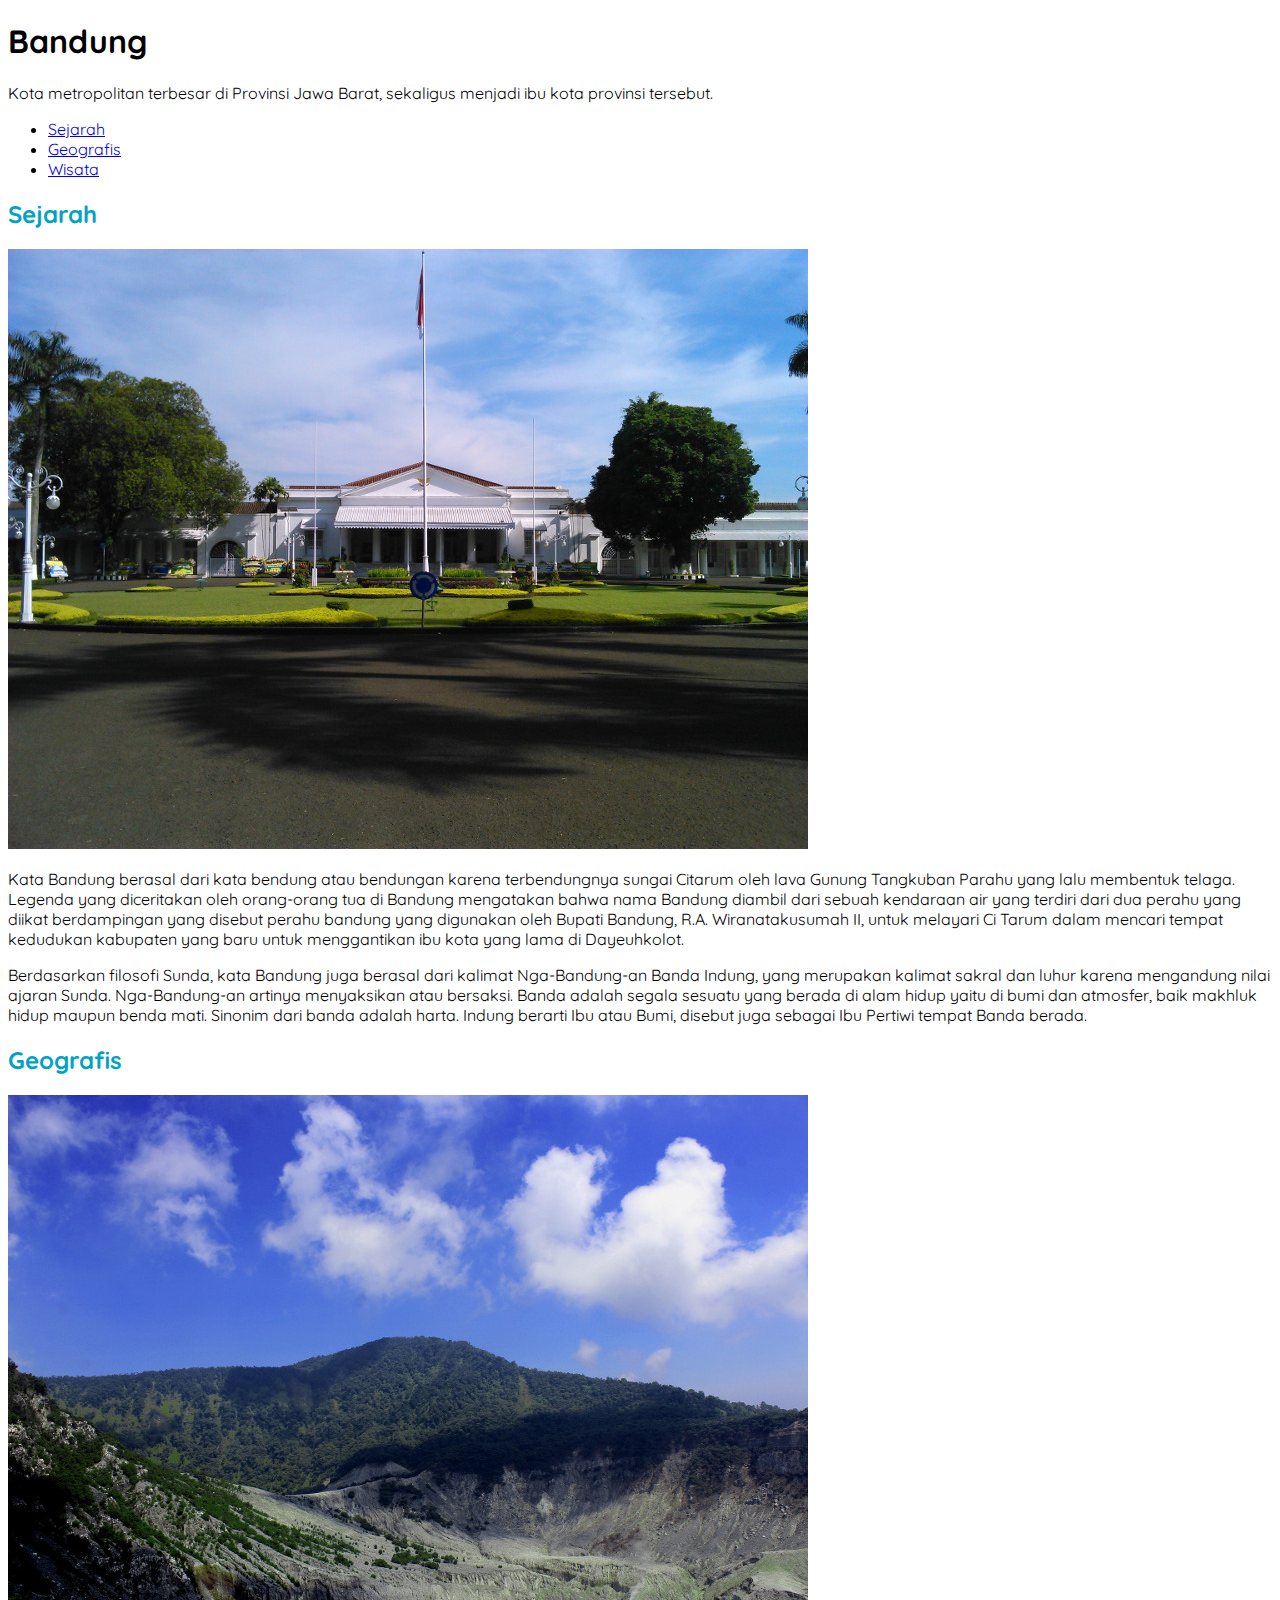
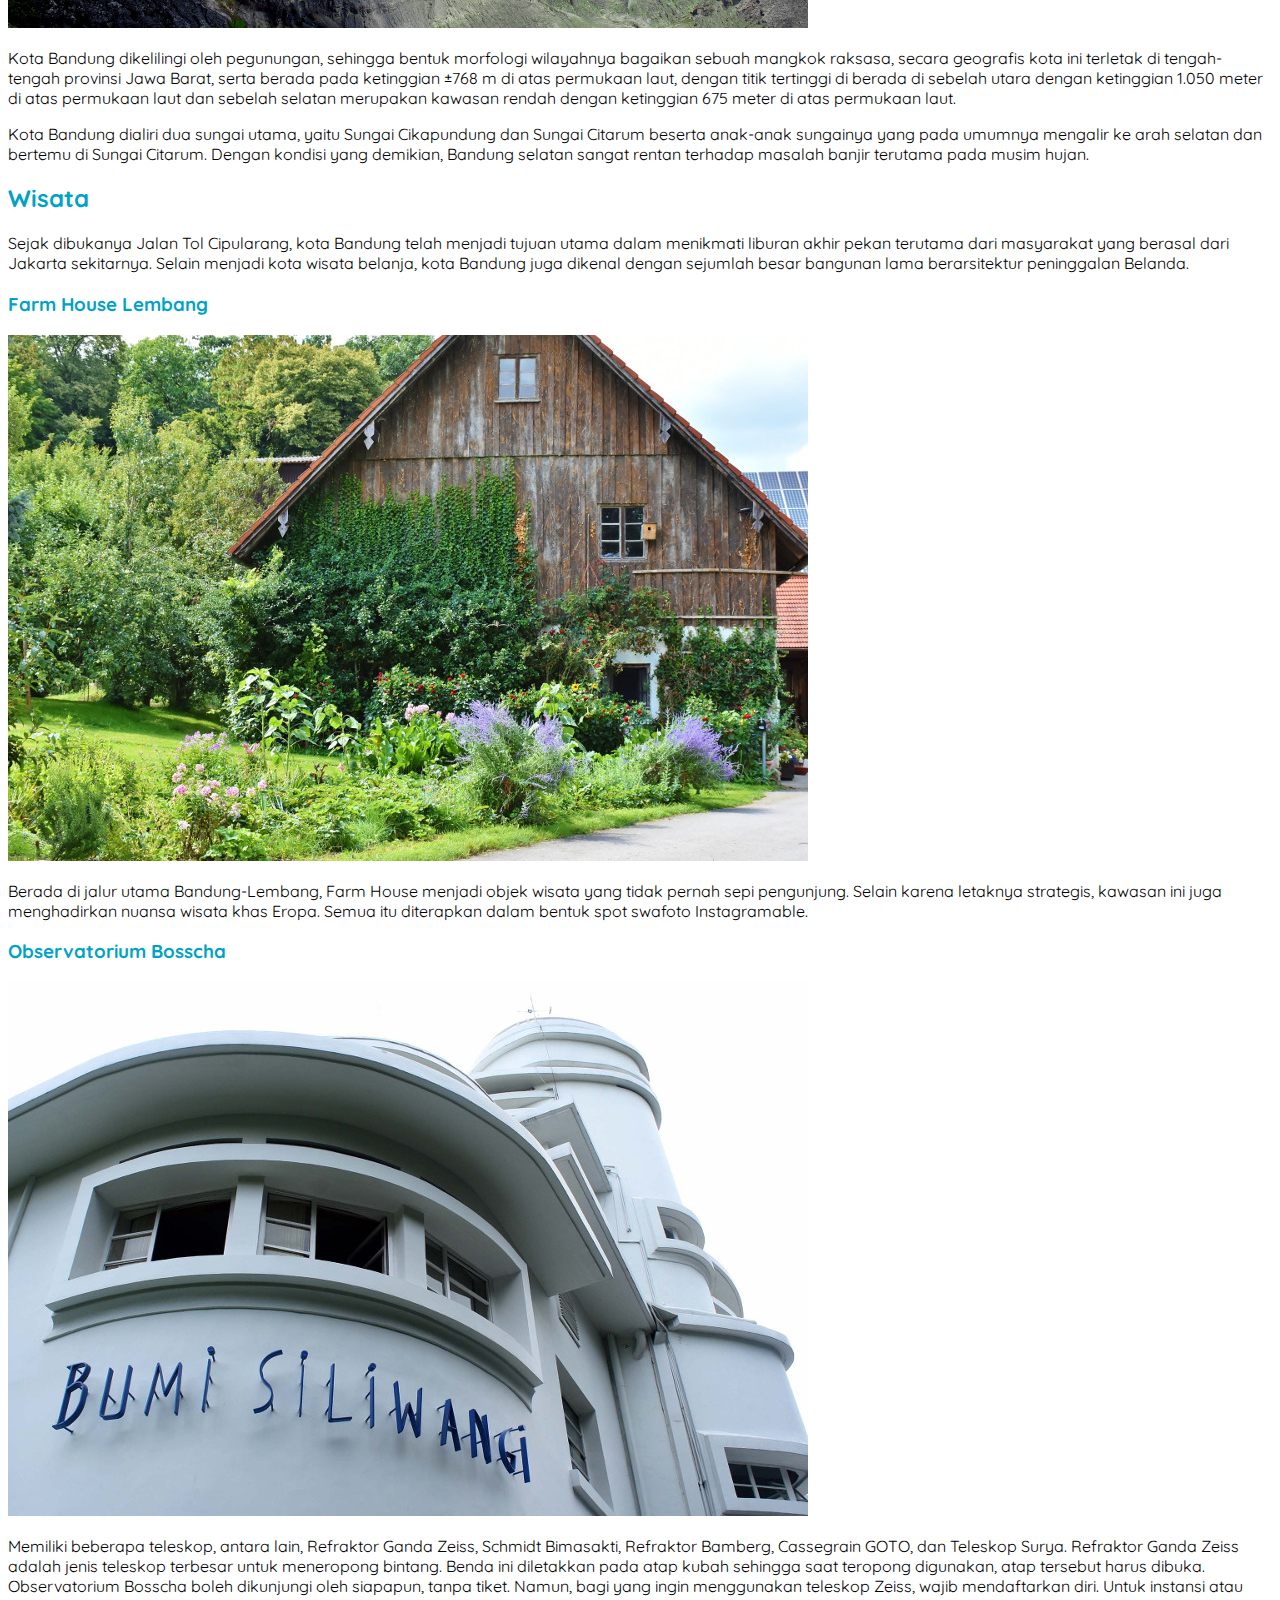
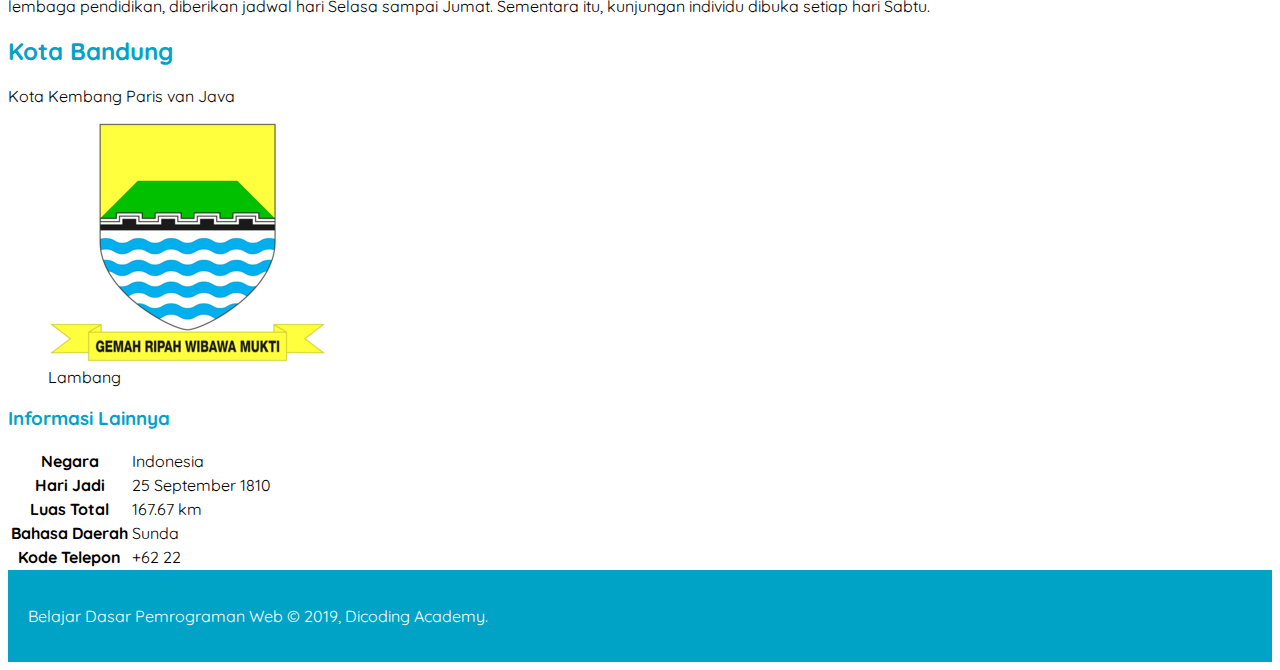
==== index.html @ 9f69629c "using google font" ====
<!DOCTYPE html>
<html>
  <head>
    <meta charset="utf-8" />
    <title>Halaman Profil Bandung</title>
    <link rel="stylesheet" href="assets/styles/style.css">
    
    <!-- Google Fonts -->
    <link rel="preconnect" href="https://fonts.googleapis.com">
    <link rel="preconnect" href="https://fonts.gstatic.com" crossorigin>
    <link href="https://fonts.googleapis.com/css2?family=Quicksand:wght@400;700&display=swap" rel="stylesheet">
  </head>

  <body>
    <header>
      <h1>Bandung</h1>
      <p>
        Kota metropolitan terbesar di Provinsi Jawa Barat, sekaligus menjadi ibu kota provinsi
        tersebut.
      </p>

      <nav>
        <ul>
          <li>
            <a href="#sejarah">Sejarah</a>
          </li>
          <li>
            <a href="#geografis">Geografis</a>
          </li>
          <li>
            <a href="#wisata">Wisata</a>
          </li>
        </ul>
      </nav>
    </header>
    
    <main>
      <div id="content">
        <article id="sejarah">
          <h2>Sejarah</h2>
          <img src="assets/image/history.jpg" alt="Sejarah">
          <p>
            Kata Bandung berasal dari kata bendung atau bendungan karena terbendungnya sungai Citarum oleh
            lava Gunung Tangkuban Parahu yang lalu membentuk telaga. Legenda yang diceritakan oleh
            orang-orang tua di Bandung mengatakan bahwa nama Bandung diambil dari sebuah kendaraan air
            yang terdiri dari dua perahu yang diikat berdampingan yang disebut perahu bandung yang
            digunakan oleh Bupati Bandung, R.A. Wiranatakusumah II, untuk melayari Ci Tarum dalam mencari
            tempat kedudukan kabupaten yang baru untuk menggantikan ibu kota yang lama di Dayeuhkolot.
          </p>
        
          <p>
            Berdasarkan filosofi Sunda, kata Bandung juga berasal dari kalimat Nga-Bandung-an Banda
            Indung, yang merupakan kalimat sakral dan luhur karena mengandung nilai ajaran Sunda.
            Nga-Bandung-an artinya menyaksikan atau bersaksi. Banda adalah segala sesuatu yang berada di
            alam hidup yaitu di bumi dan atmosfer, baik makhluk hidup maupun benda mati. Sinonim dari
            banda adalah harta. Indung berarti Ibu atau Bumi, disebut juga sebagai Ibu Pertiwi tempat
            Banda berada.
          </p>
        </article>
      
        <article id="geografis">
          <h2>Geografis</h2>
          <img src="assets/image/geografis.jpg" alt="Geografis">
          <p>
            Kota Bandung dikelilingi oleh pegunungan, sehingga bentuk morfologi wilayahnya bagaikan sebuah
            mangkok raksasa, secara geografis kota ini terletak di tengah-tengah provinsi Jawa Barat,
            serta berada pada ketinggian ±768 m di atas permukaan laut, dengan titik tertinggi di berada
            di sebelah utara dengan ketinggian 1.050 meter di atas permukaan laut dan sebelah selatan
            merupakan kawasan rendah dengan ketinggian 675 meter di atas permukaan laut.
          </p>
        
          <p>
            Kota Bandung dialiri dua sungai utama, yaitu Sungai Cikapundung dan Sungai Citarum beserta
            anak-anak sungainya yang pada umumnya mengalir ke arah selatan dan bertemu di Sungai Citarum.
            Dengan kondisi yang demikian, Bandung selatan sangat rentan terhadap masalah banjir terutama
            pada musim hujan.
          </p>
        </article>
      
        <article id="wisata">
          <h2>Wisata</h2>
          <p>
            Sejak dibukanya Jalan Tol Cipularang, kota Bandung telah menjadi tujuan utama dalam menikmati
            liburan akhir pekan terutama dari masyarakat yang berasal dari Jakarta sekitarnya. Selain
            menjadi kota wisata belanja, kota Bandung juga dikenal dengan sejumlah besar bangunan lama
            berarsitektur peninggalan Belanda.
          </p>
        
          <section>
            <h3>Farm House Lembang</h3>
            <img src="assets/image/farm-house.jpg" alt="Farm House Lembang">
            <p>
              Berada di jalur utama Bandung-Lembang, Farm House menjadi objek wisata yang tidak pernah sepi
              pengunjung. Selain karena letaknya strategis, kawasan ini juga menghadirkan nuansa wisata khas
              Eropa. Semua itu diterapkan dalam bentuk spot swafoto Instagramable.
            </p>
          </section>
          
          <section>
            <h3>Observatorium Bosscha</h3>
            <img src="assets/image/bosscha.jpg" alt="Observatorium Bosscha">
            <p>
              Memiliki beberapa teleskop, antara lain, Refraktor Ganda Zeiss, Schmidt Bimasakti, Refraktor
              Bamberg, Cassegrain GOTO, dan Teleskop Surya. Refraktor Ganda Zeiss adalah jenis teleskop
              terbesar untuk meneropong bintang. Benda ini diletakkan pada atap kubah sehingga saat teropong
              digunakan, atap tersebut harus dibuka. Observatorium Bosscha boleh dikunjungi oleh siapapun,
              tanpa tiket. Namun, bagi yang ingin menggunakan teleskop Zeiss, wajib mendaftarkan diri. Untuk
              instansi atau lembaga pendidikan, diberikan jadwal hari Selasa sampai Jumat. Sementara itu,
              kunjungan individu dibuka setiap hari Sabtu.
            </p>
          </section>
          </div>
        </article>
    
      <aside>
        <article>
          <header>
            <h2>Kota Bandung</h2>
            <p>Kota Kembang Paris van Java</p>
            <figure>
              <img src="assets/image/bandung-badge.png" alt="Lencana Bandung">
              <figcaption>Lambang</figcaption>
            </figure>
          </header>

          <section>
            <h3>Informasi Lainnya</h3>

            <table>
              <tr>
                <th>Negara</th>
                <td>Indonesia</td>
              </tr>
              <tr>
                <th>Hari Jadi</th>
                <td>25 September 1810</td>
              </tr>
              <tr>
                <th>Luas Total</th>
                <td>167.67 km</td>
              </tr>
              <tr>
                <th>Bahasa Daerah</th>
                <td>Sunda</td>
              </tr>
              <tr>
                <th>Kode Telepon</th>
                <td>+62 22</td>
              </tr>
            </table>
          </section>
        </article>
      </aside>
    </main>

    <footer>
      <p>Belajar Dasar Pemrograman Web &#169; 2019, Dicoding Academy.</p>
    </footer>
  </body>
</html>
---- assets/styles/style.css ----
body {
    font-family: 'Quicksand', sans-serif;
}

h2, h3 {
    color: #00a2c6;
}

footer {
    padding: 20px;
    color: white;
    background-color: #00a2c6;
}
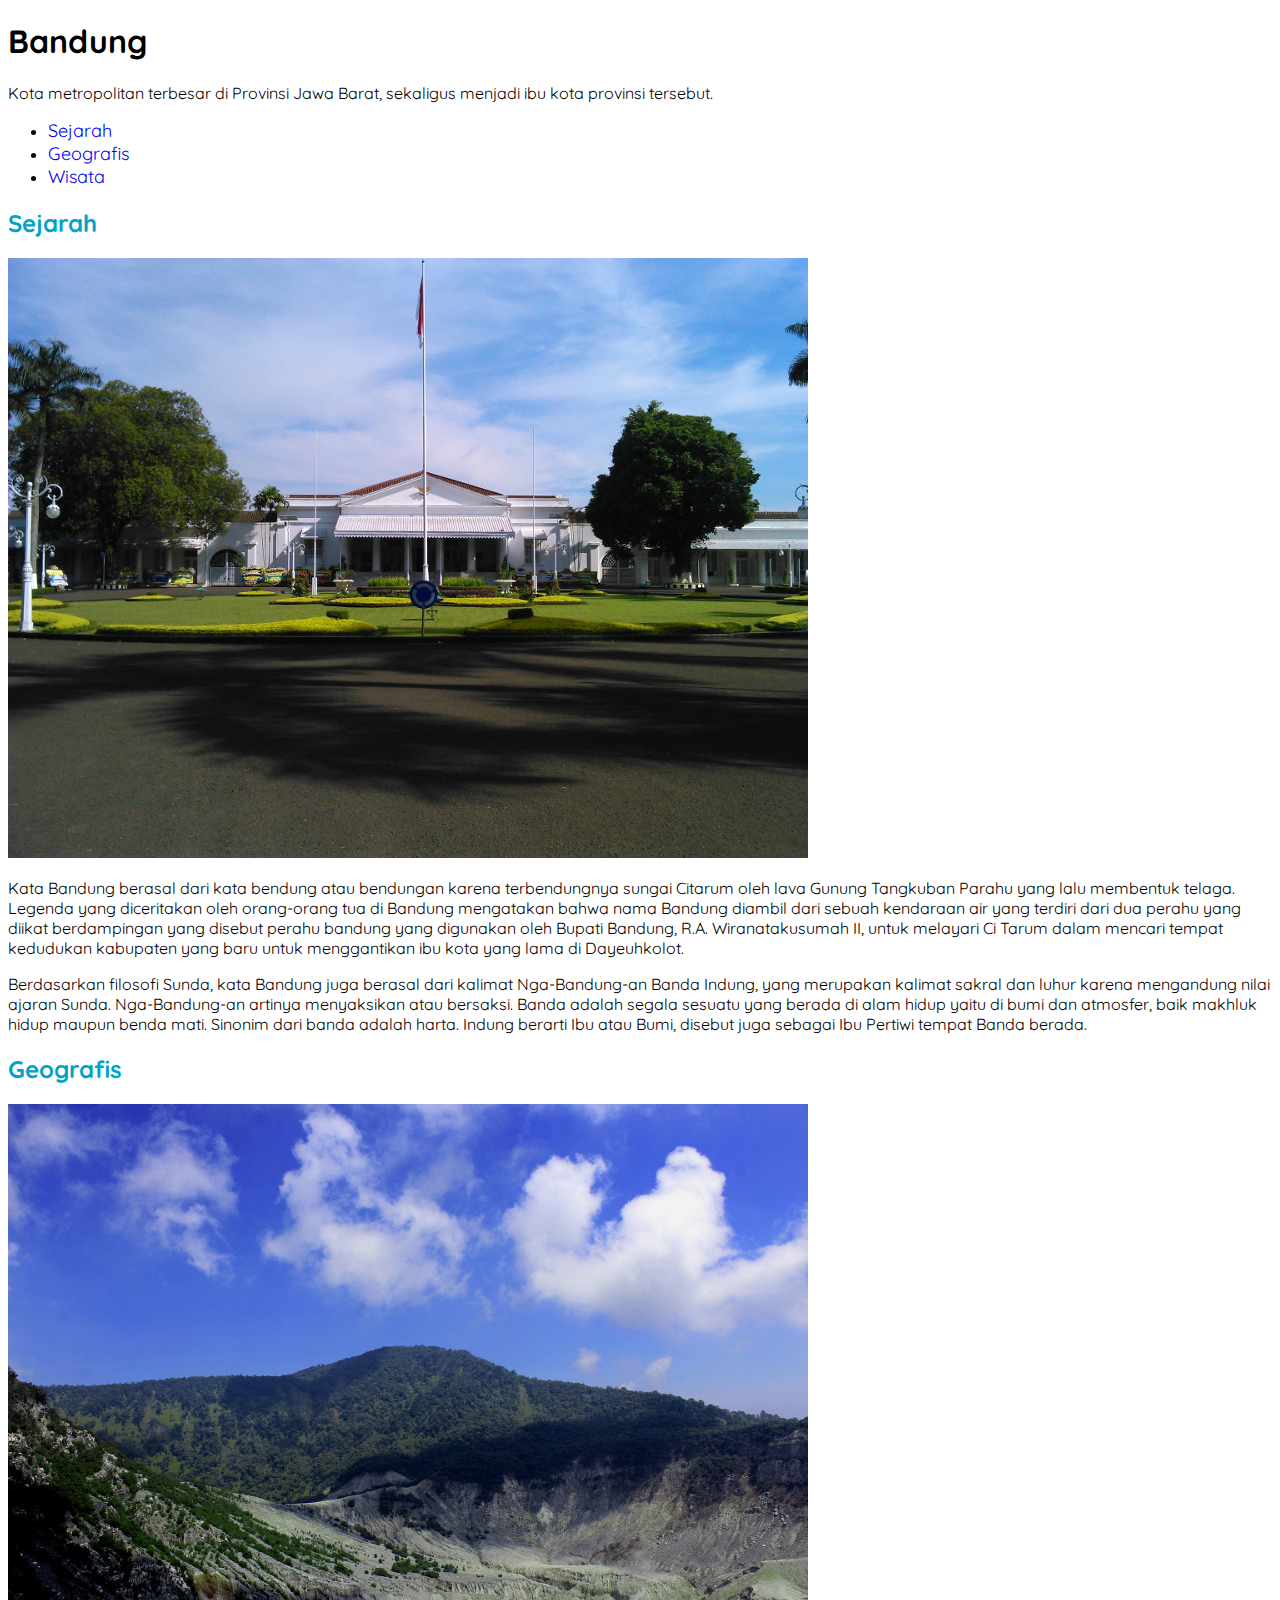
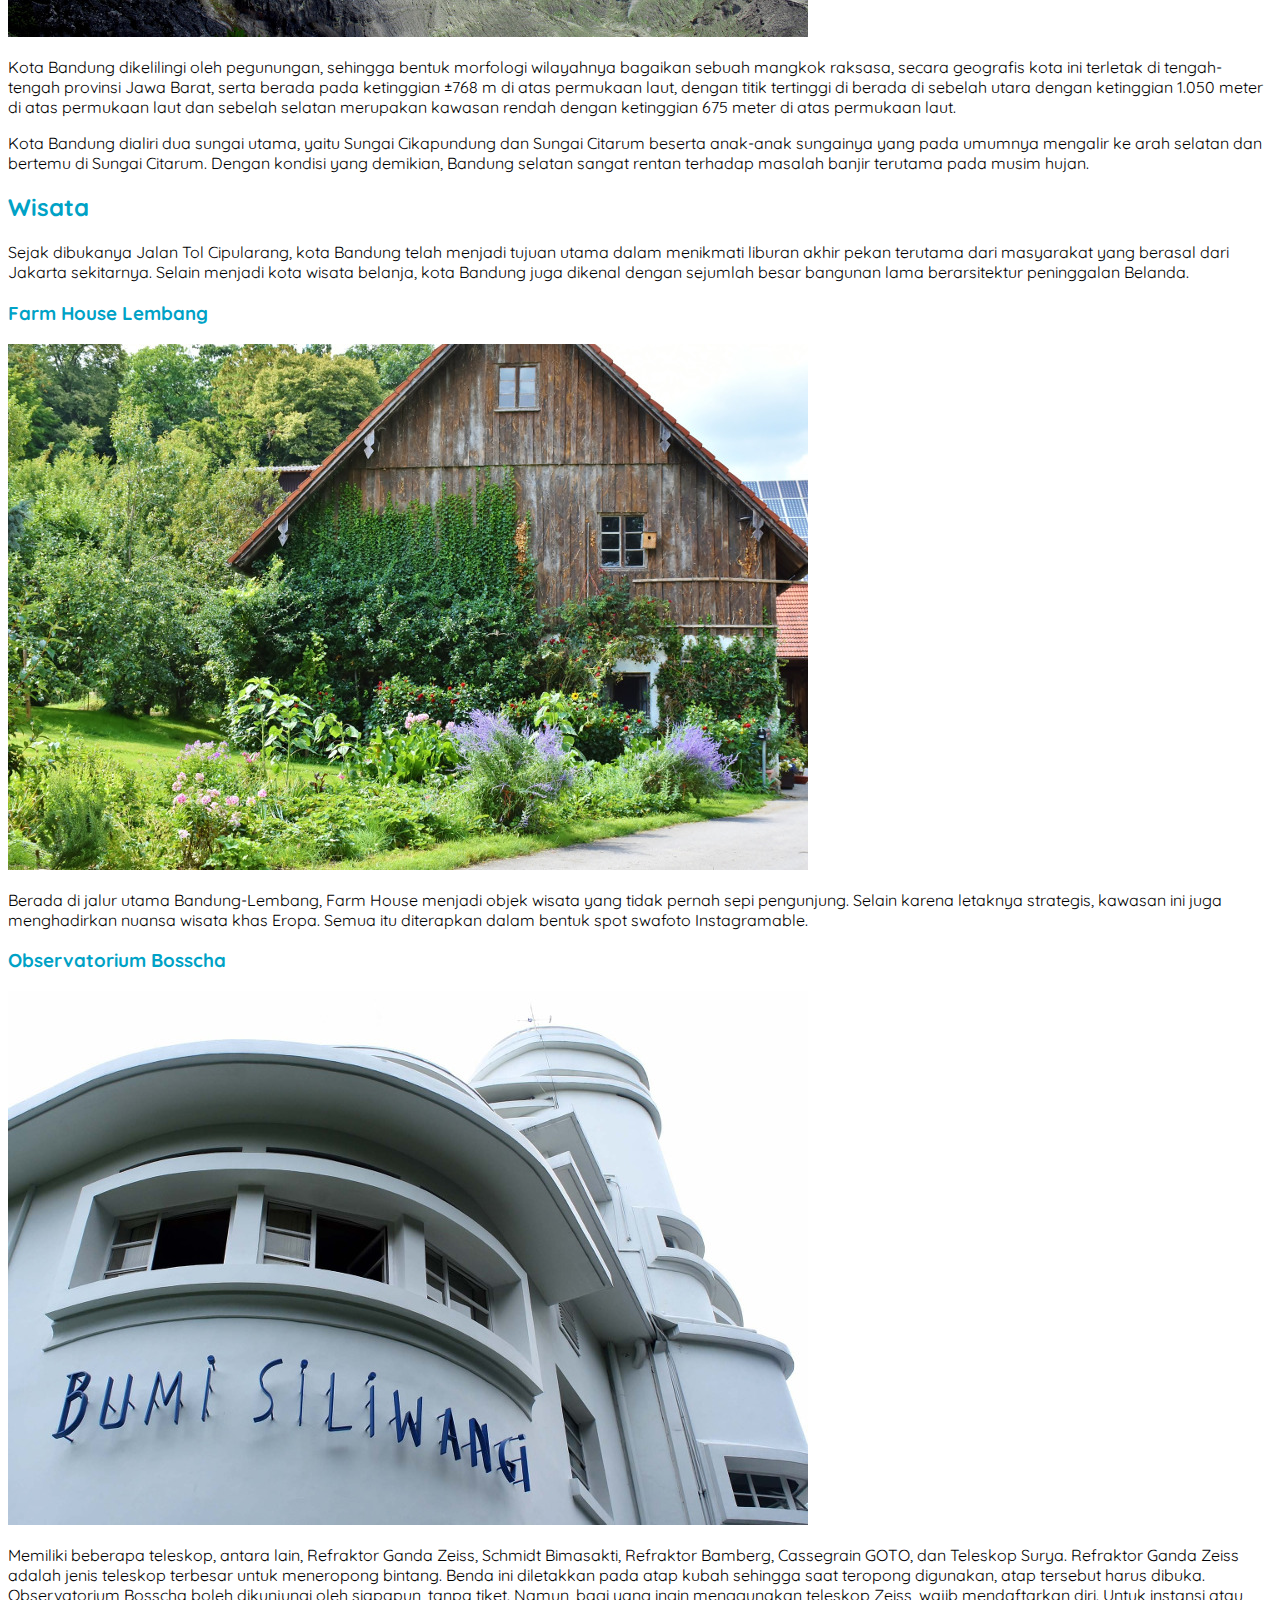
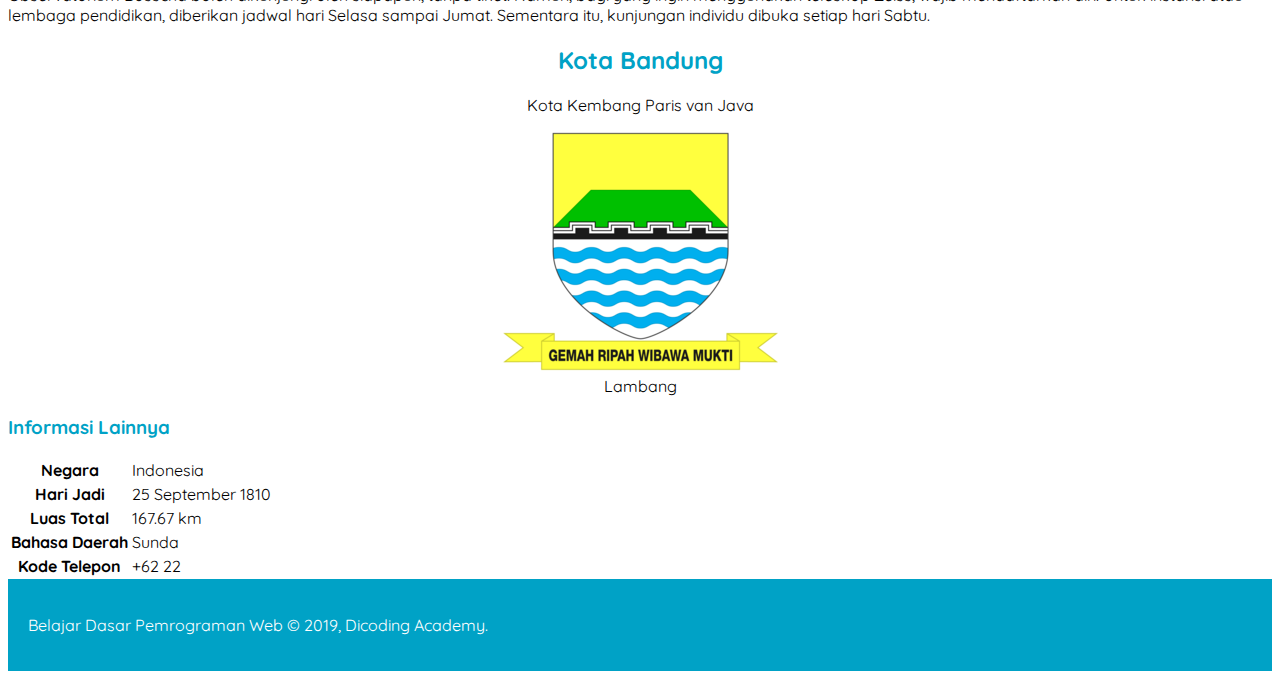
==== commit ae73fdf1: "centering badge" ====
--- a/index.html
+++ b/index.html
@@ -4,7 +4,7 @@
     <meta charset="utf-8" />
     <title>Halaman Profil Bandung</title>
     <link rel="stylesheet" href="assets/styles/style.css">
-    
+
     <!-- Google Fonts -->
     <link rel="preconnect" href="https://fonts.googleapis.com">
     <link rel="preconnect" href="https://fonts.gstatic.com" crossorigin>
@@ -113,7 +113,7 @@
         </article>
     
       <aside>
-        <article>
+        <article class="profile">
           <header>
             <h2>Kota Bandung</h2>
             <p>Kota Kembang Paris van Java</p>
--- a/assets/styles/style.css
+++ b/assets/styles/style.css
@@ -11,3 +11,17 @@
     color: white;
     background-color: #00a2c6;
 }
+
+nav a {
+    font-size: 18px;
+    font-weight: 400;
+    text-decoration: none;
+}
+
+nav a:hover {
+    font-weight: bold;
+}
+
+.profile header {
+    text-align: center;
+}
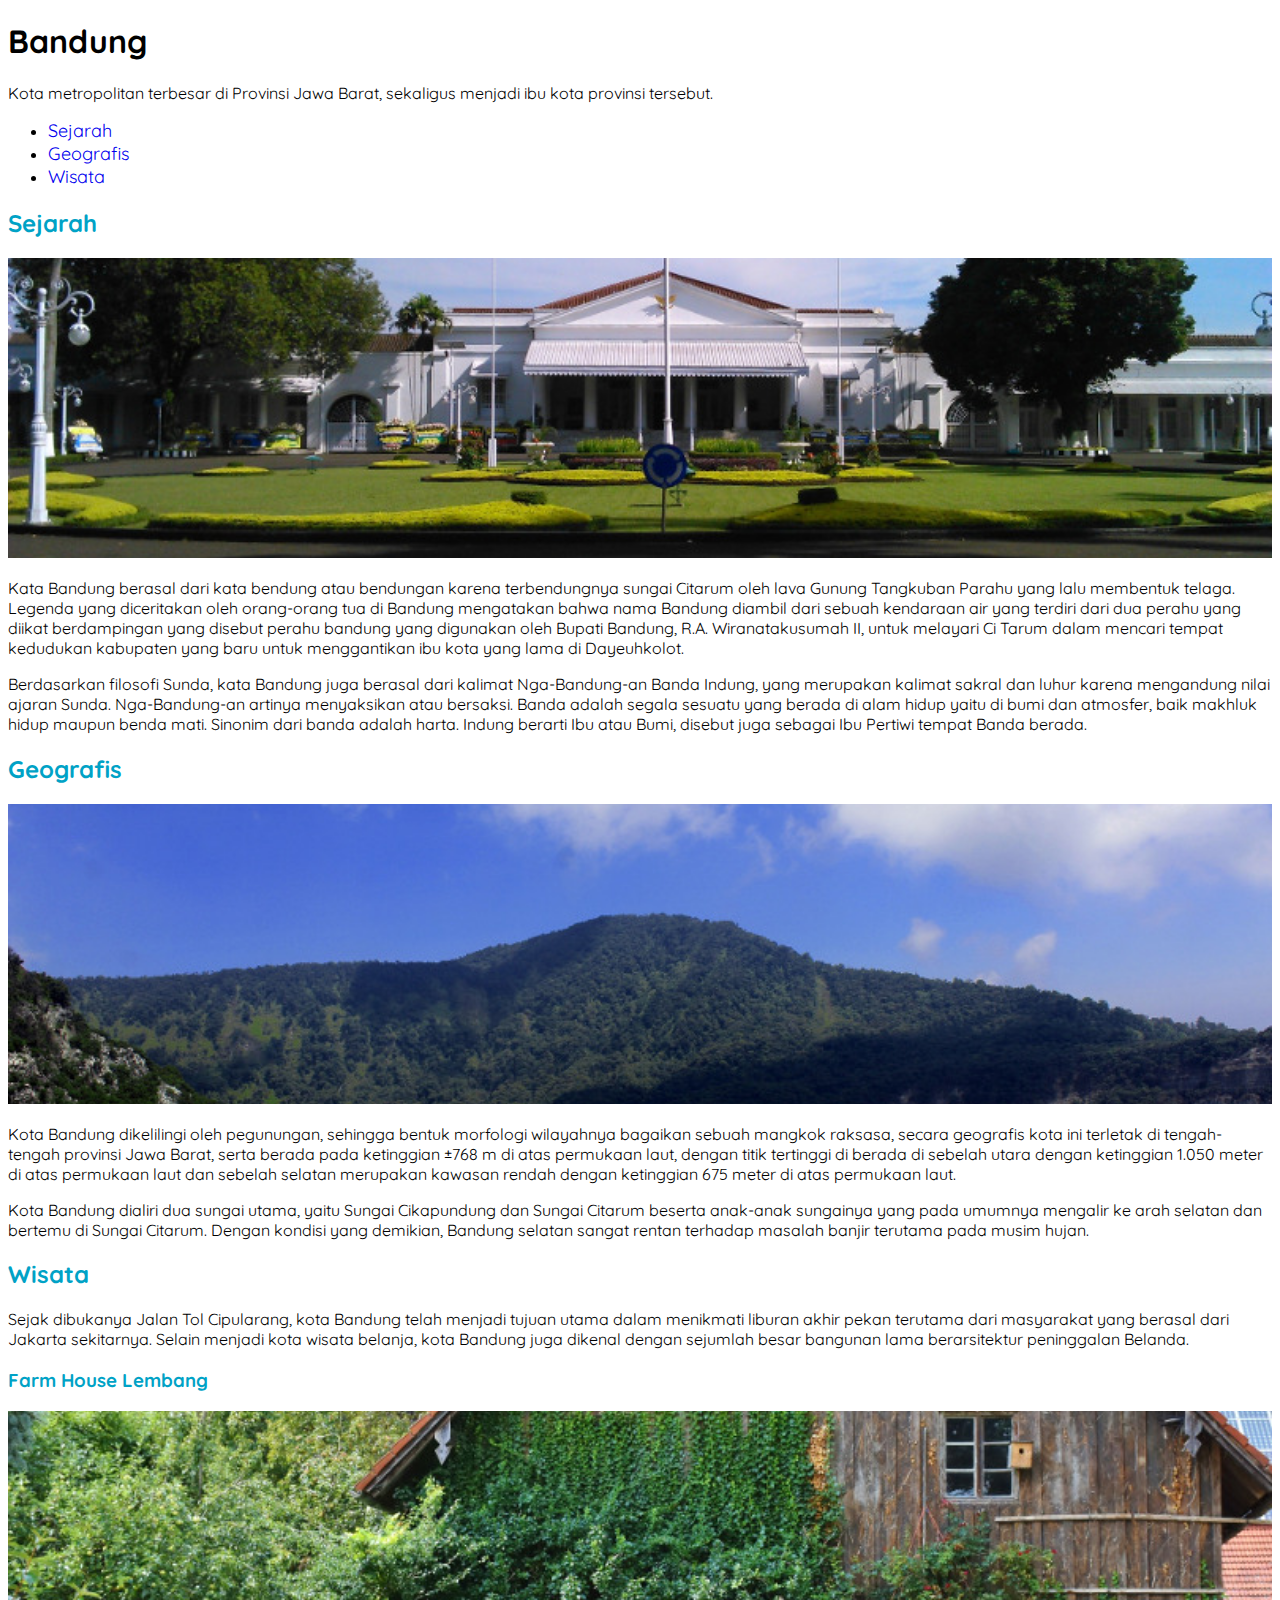
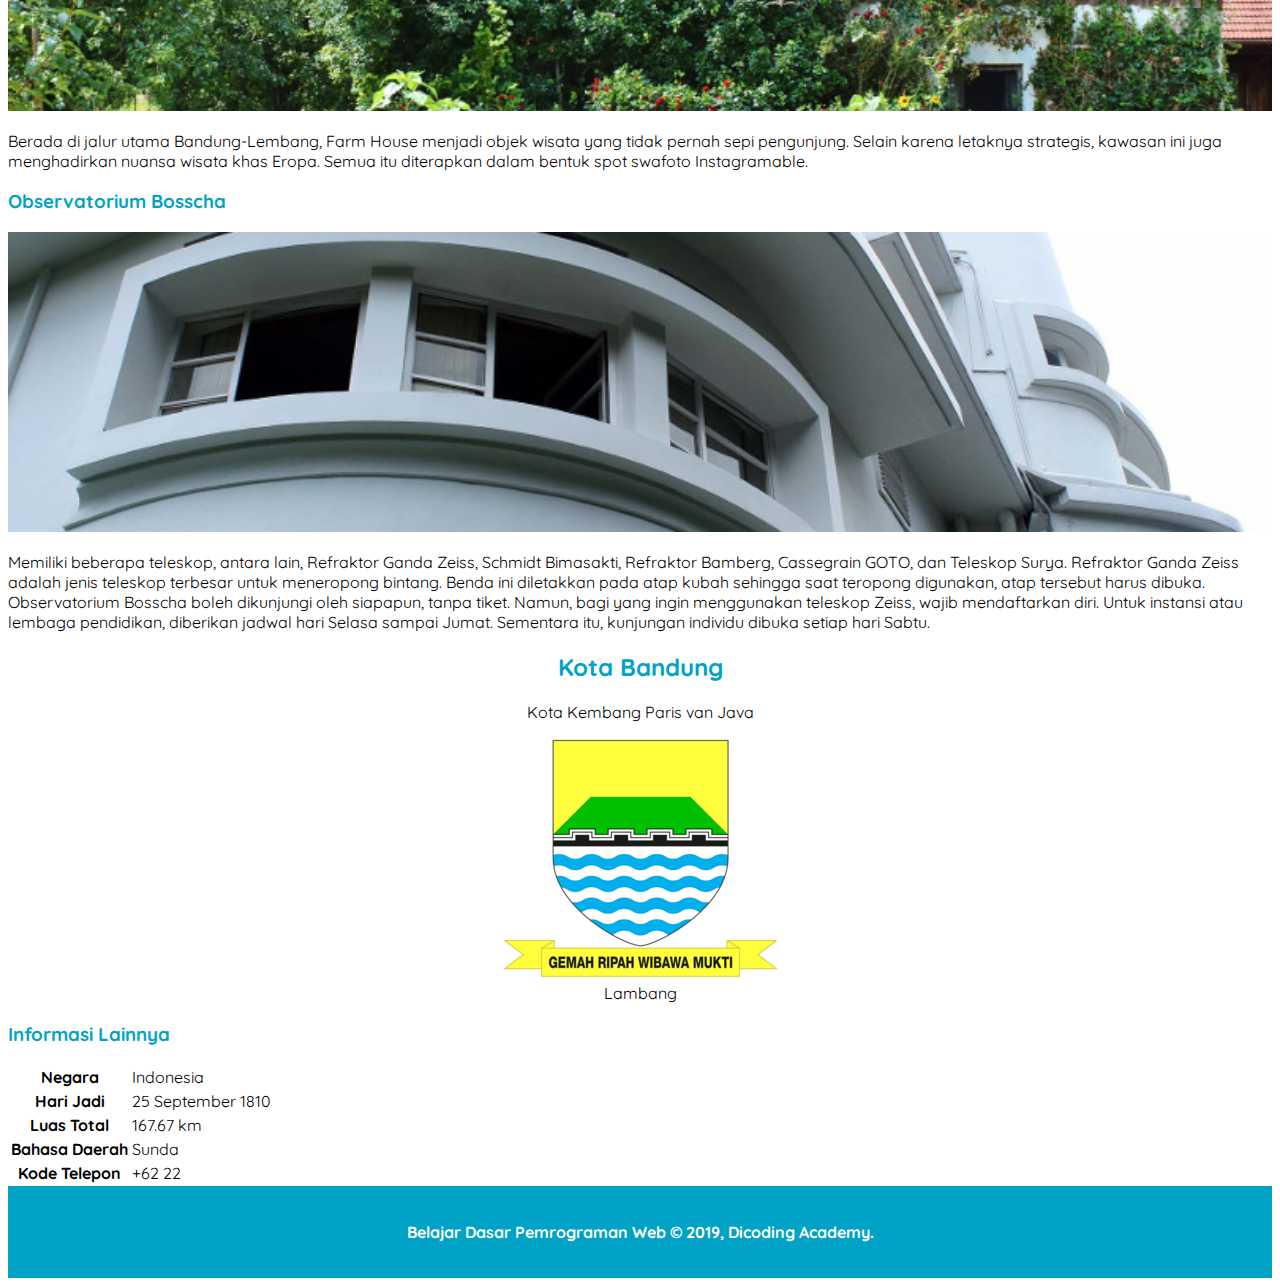
==== commit 64bafa96: "resizing featured images" ====
--- a/index.html
+++ b/index.html
@@ -38,7 +38,7 @@
       <div id="content">
         <article id="sejarah">
           <h2>Sejarah</h2>
-          <img src="assets/image/history.jpg" alt="Sejarah">
+          <img class="featured-image" src="assets/image/history.jpg" alt="Sejarah">
           <p>
             Kata Bandung berasal dari kata bendung atau bendungan karena terbendungnya sungai Citarum oleh
             lava Gunung Tangkuban Parahu yang lalu membentuk telaga. Legenda yang diceritakan oleh
@@ -60,7 +60,7 @@
       
         <article id="geografis">
           <h2>Geografis</h2>
-          <img src="assets/image/geografis.jpg" alt="Geografis">
+          <img class="featured-image" src="assets/image/geografis.jpg" alt="Geografis">
           <p>
             Kota Bandung dikelilingi oleh pegunungan, sehingga bentuk morfologi wilayahnya bagaikan sebuah
             mangkok raksasa, secara geografis kota ini terletak di tengah-tengah provinsi Jawa Barat,
@@ -88,7 +88,7 @@
         
           <section>
             <h3>Farm House Lembang</h3>
-            <img src="assets/image/farm-house.jpg" alt="Farm House Lembang">
+            <img class="featured-image" src="assets/image/farm-house.jpg" alt="Farm House Lembang">
             <p>
               Berada di jalur utama Bandung-Lembang, Farm House menjadi objek wisata yang tidak pernah sepi
               pengunjung. Selain karena letaknya strategis, kawasan ini juga menghadirkan nuansa wisata khas
@@ -98,7 +98,7 @@
           
           <section>
             <h3>Observatorium Bosscha</h3>
-            <img src="assets/image/bosscha.jpg" alt="Observatorium Bosscha">
+            <img class="featured-image" src="assets/image/bosscha.jpg" alt="Observatorium Bosscha">
             <p>
               Memiliki beberapa teleskop, antara lain, Refraktor Ganda Zeiss, Schmidt Bimasakti, Refraktor
               Bamberg, Cassegrain GOTO, dan Teleskop Surya. Refraktor Ganda Zeiss adalah jenis teleskop
--- a/assets/styles/style.css
+++ b/assets/styles/style.css
@@ -10,6 +10,8 @@
     padding: 20px;
     color: white;
     background-color: #00a2c6;
+    text-align: center;
+    font-weight: bold;
 }
 
 nav a {
@@ -25,3 +27,10 @@
 .profile header {
     text-align: center;
 }
+
+.featured-image {
+    width: 100%;
+    max-height: 300px;
+    object-fit: cover;
+    object-position: center;
+}
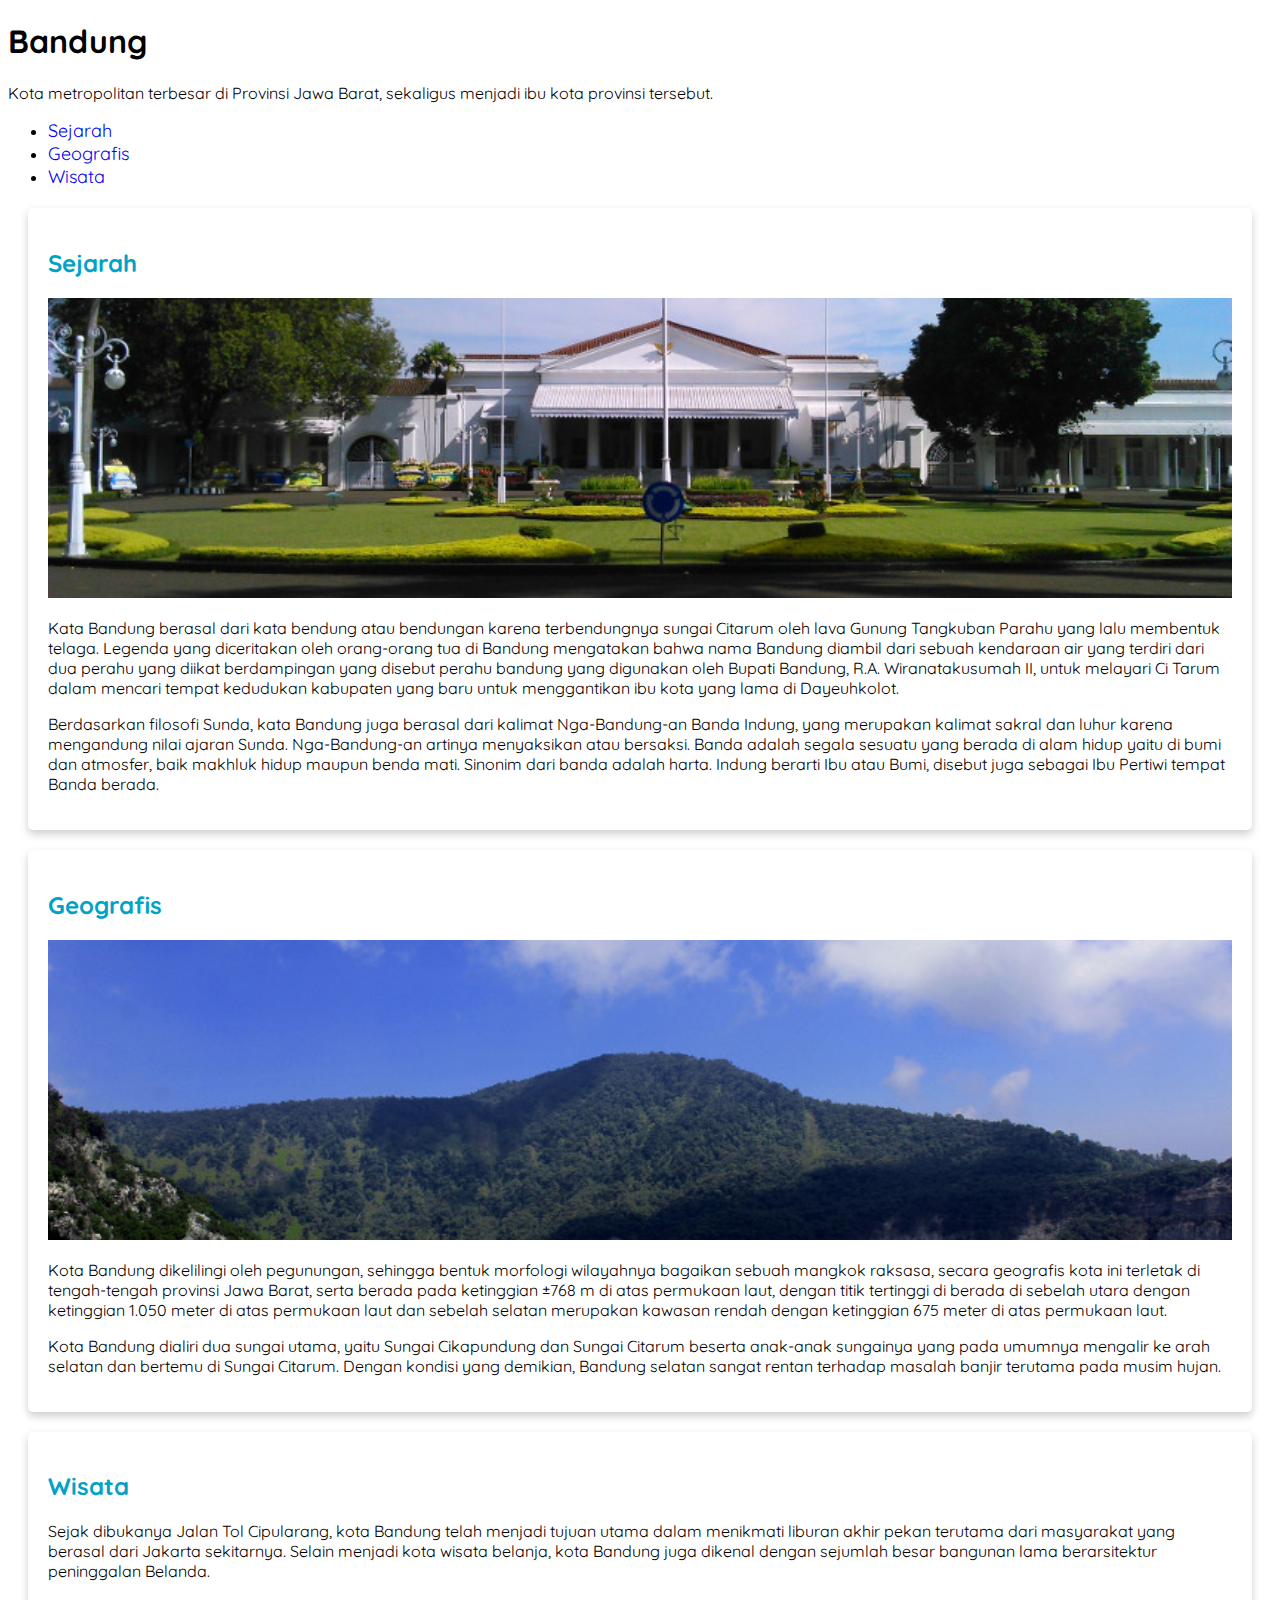
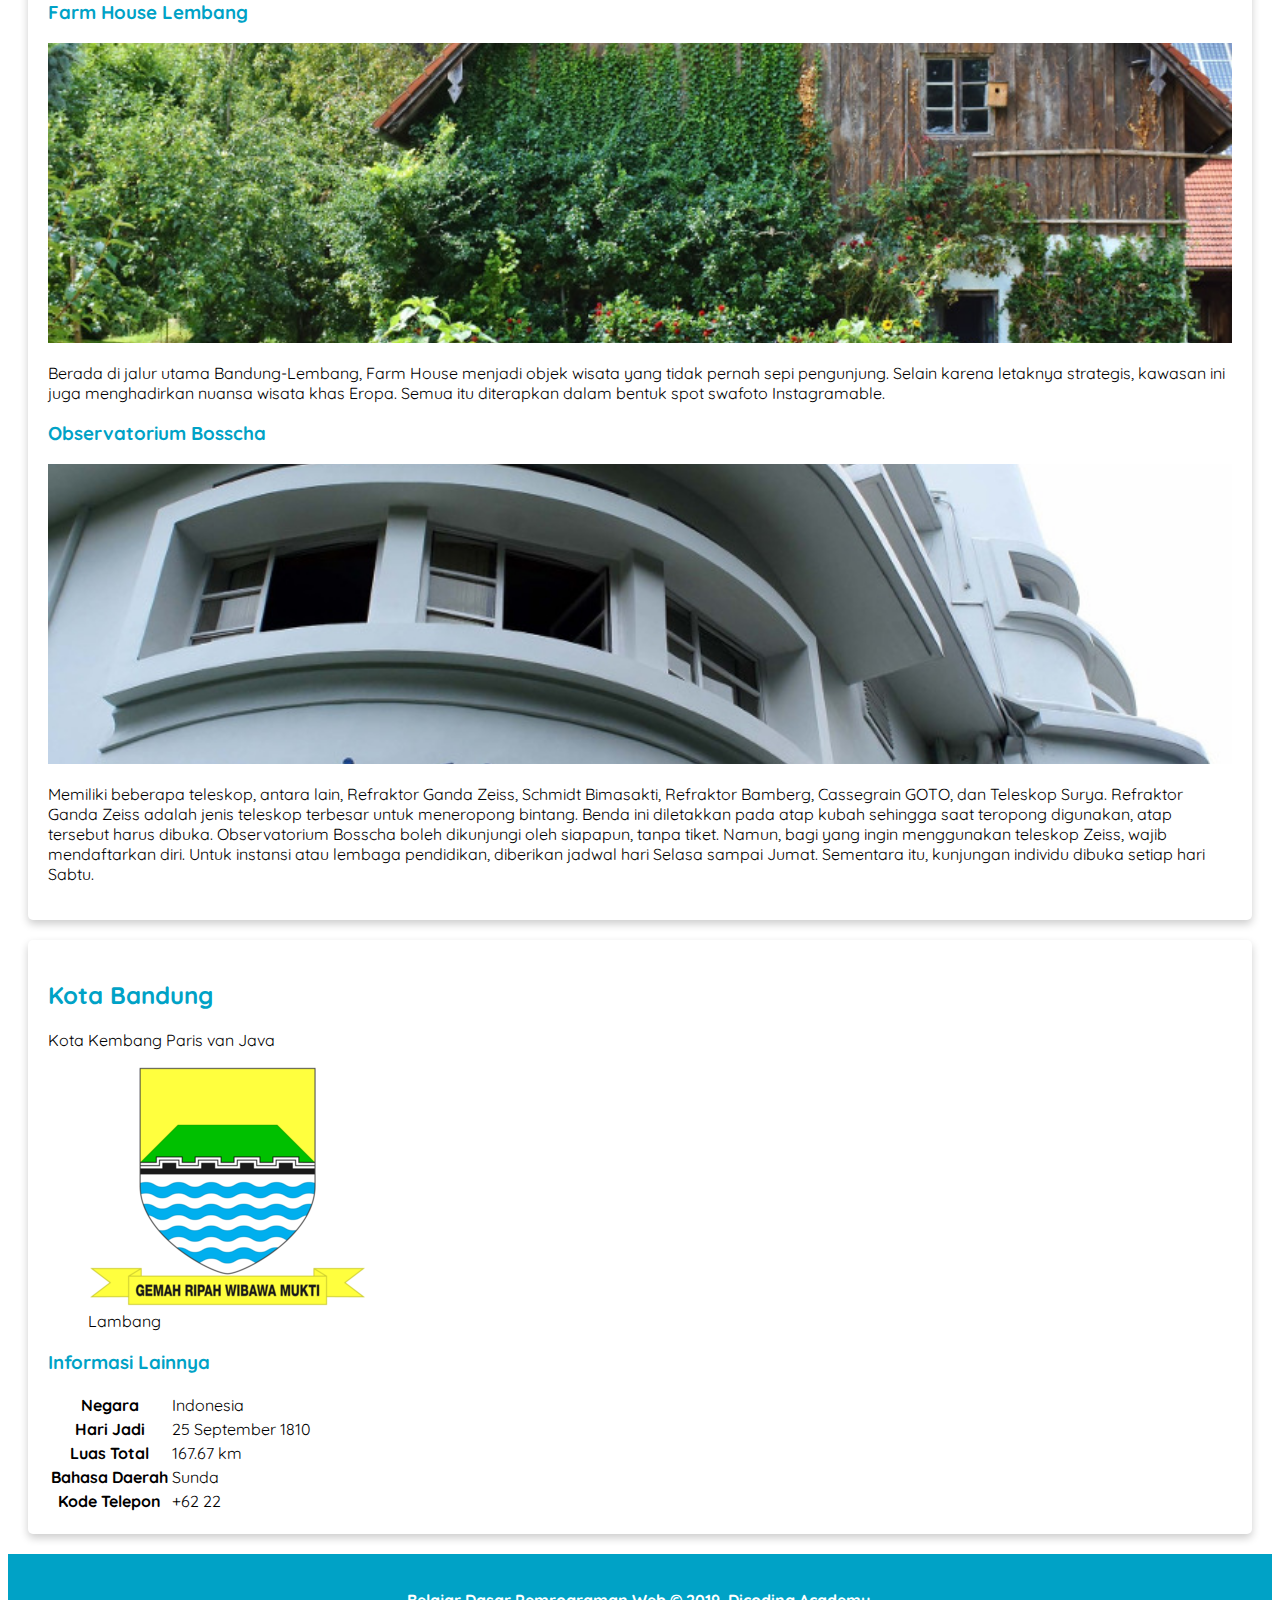
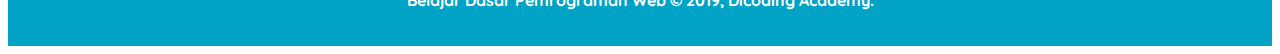
==== commit 86da9a17: "applying card style for articles" ====
--- a/index.html
+++ b/index.html
@@ -36,7 +36,7 @@
     
     <main>
       <div id="content">
-        <article id="sejarah">
+        <article class="card" id="sejarah">
           <h2>Sejarah</h2>
           <img class="featured-image" src="assets/image/history.jpg" alt="Sejarah">
           <p>
@@ -58,7 +58,7 @@
           </p>
         </article>
       
-        <article id="geografis">
+        <article class="card" id="geografis">
           <h2>Geografis</h2>
           <img class="featured-image" src="assets/image/geografis.jpg" alt="Geografis">
           <p>
@@ -77,7 +77,7 @@
           </p>
         </article>
       
-        <article id="wisata">
+        <article class="card" id="wisata">
           <h2>Wisata</h2>
           <p>
             Sejak dibukanya Jalan Tol Cipularang, kota Bandung telah menjadi tujuan utama dalam menikmati
@@ -113,7 +113,7 @@
         </article>
     
       <aside>
-        <article class="profile">
+        <article class="card" class="profile">
           <header>
             <h2>Kota Bandung</h2>
             <p>Kota Kembang Paris van Java</p>
--- a/assets/styles/style.css
+++ b/assets/styles/style.css
@@ -34,3 +34,15 @@
     object-fit: cover;
     object-position: center;
 }
+
+.profile img {
+    width: 200px;
+}
+
+.card {
+    box-shadow: 0 4px 8px 0 rgba(0, 0, 0, 0.2);
+    border-radius: 5px;
+
+    padding: 20px;
+    margin: 20px;
+}
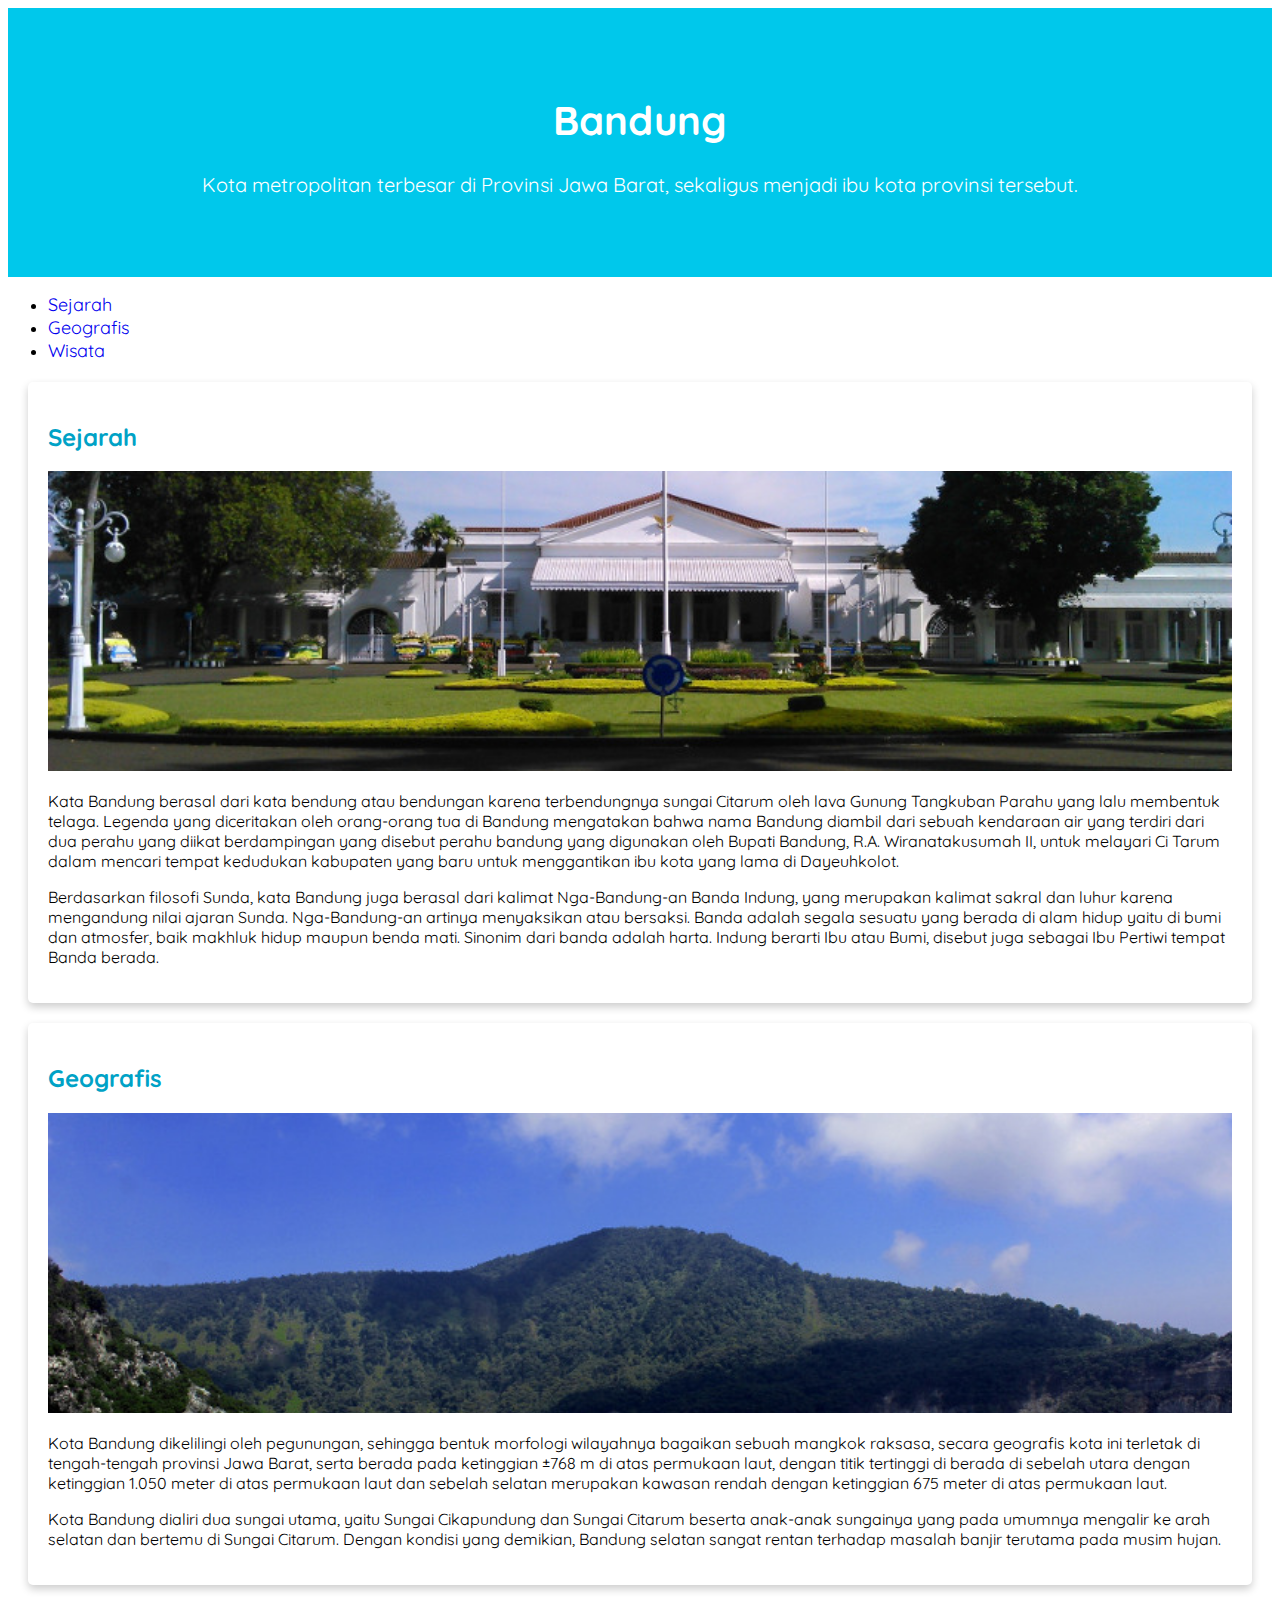
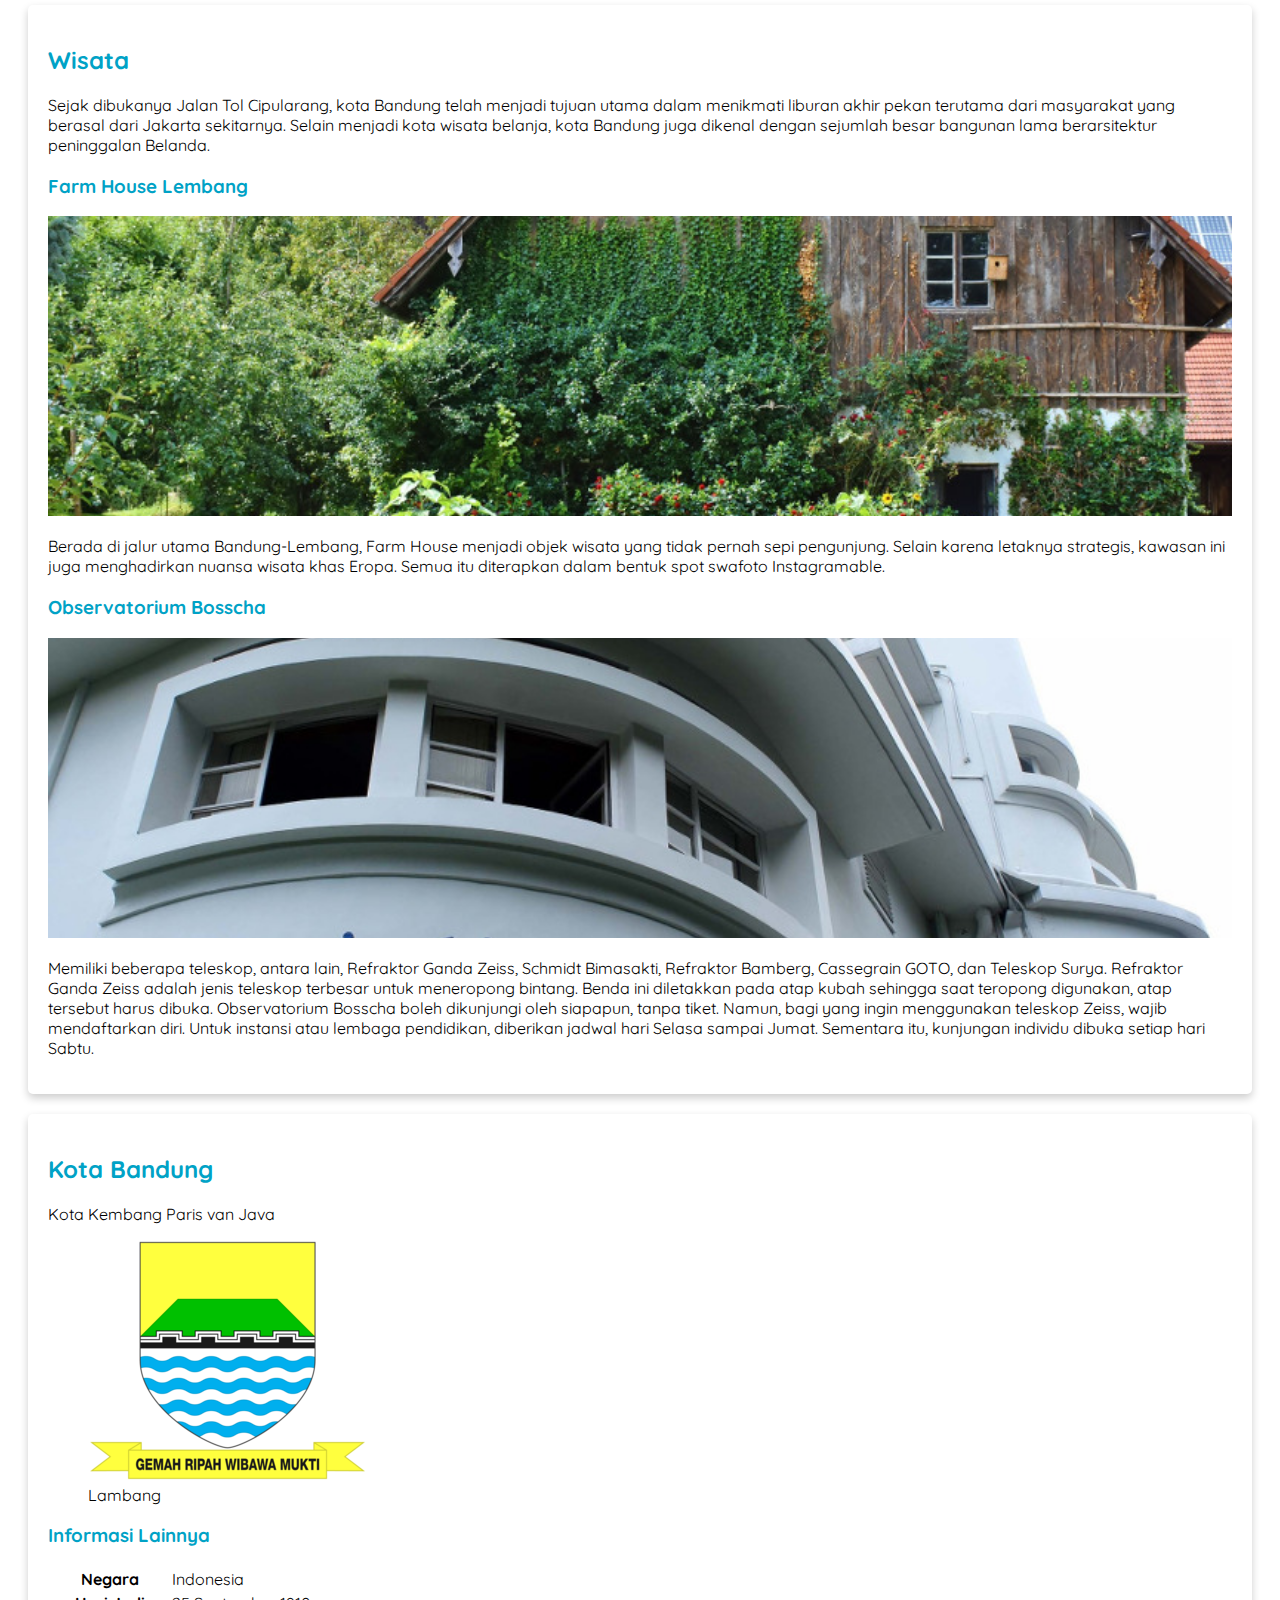
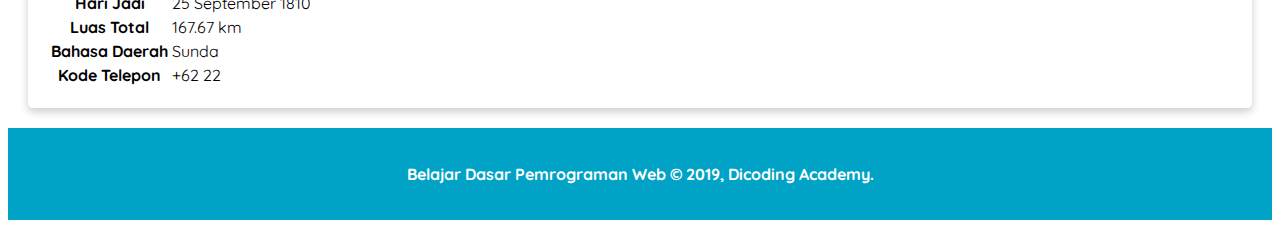
==== commit ba66b130: "apply jumbotron style" ====
--- a/index.html
+++ b/index.html
@@ -13,11 +13,13 @@
 
   <body>
     <header>
-      <h1>Bandung</h1>
-      <p>
-        Kota metropolitan terbesar di Provinsi Jawa Barat, sekaligus menjadi ibu kota provinsi
-        tersebut.
-      </p>
+      <div class="jumbotron">
+        <h1>Bandung</h1>
+        <p>
+          Kota metropolitan terbesar di Provinsi Jawa Barat, sekaligus menjadi ibu kota provinsi
+          tersebut.
+        </p>
+      </div>
 
       <nav>
         <ul>
--- a/assets/styles/style.css
+++ b/assets/styles/style.css
@@ -46,3 +46,11 @@
     padding: 20px;
     margin: 20px;
 }
+
+.jumbotron {
+    font-size: 20px;
+    padding: 60px;
+    background-color: #00c8eb;
+    text-align: center;
+    color: white;
+}
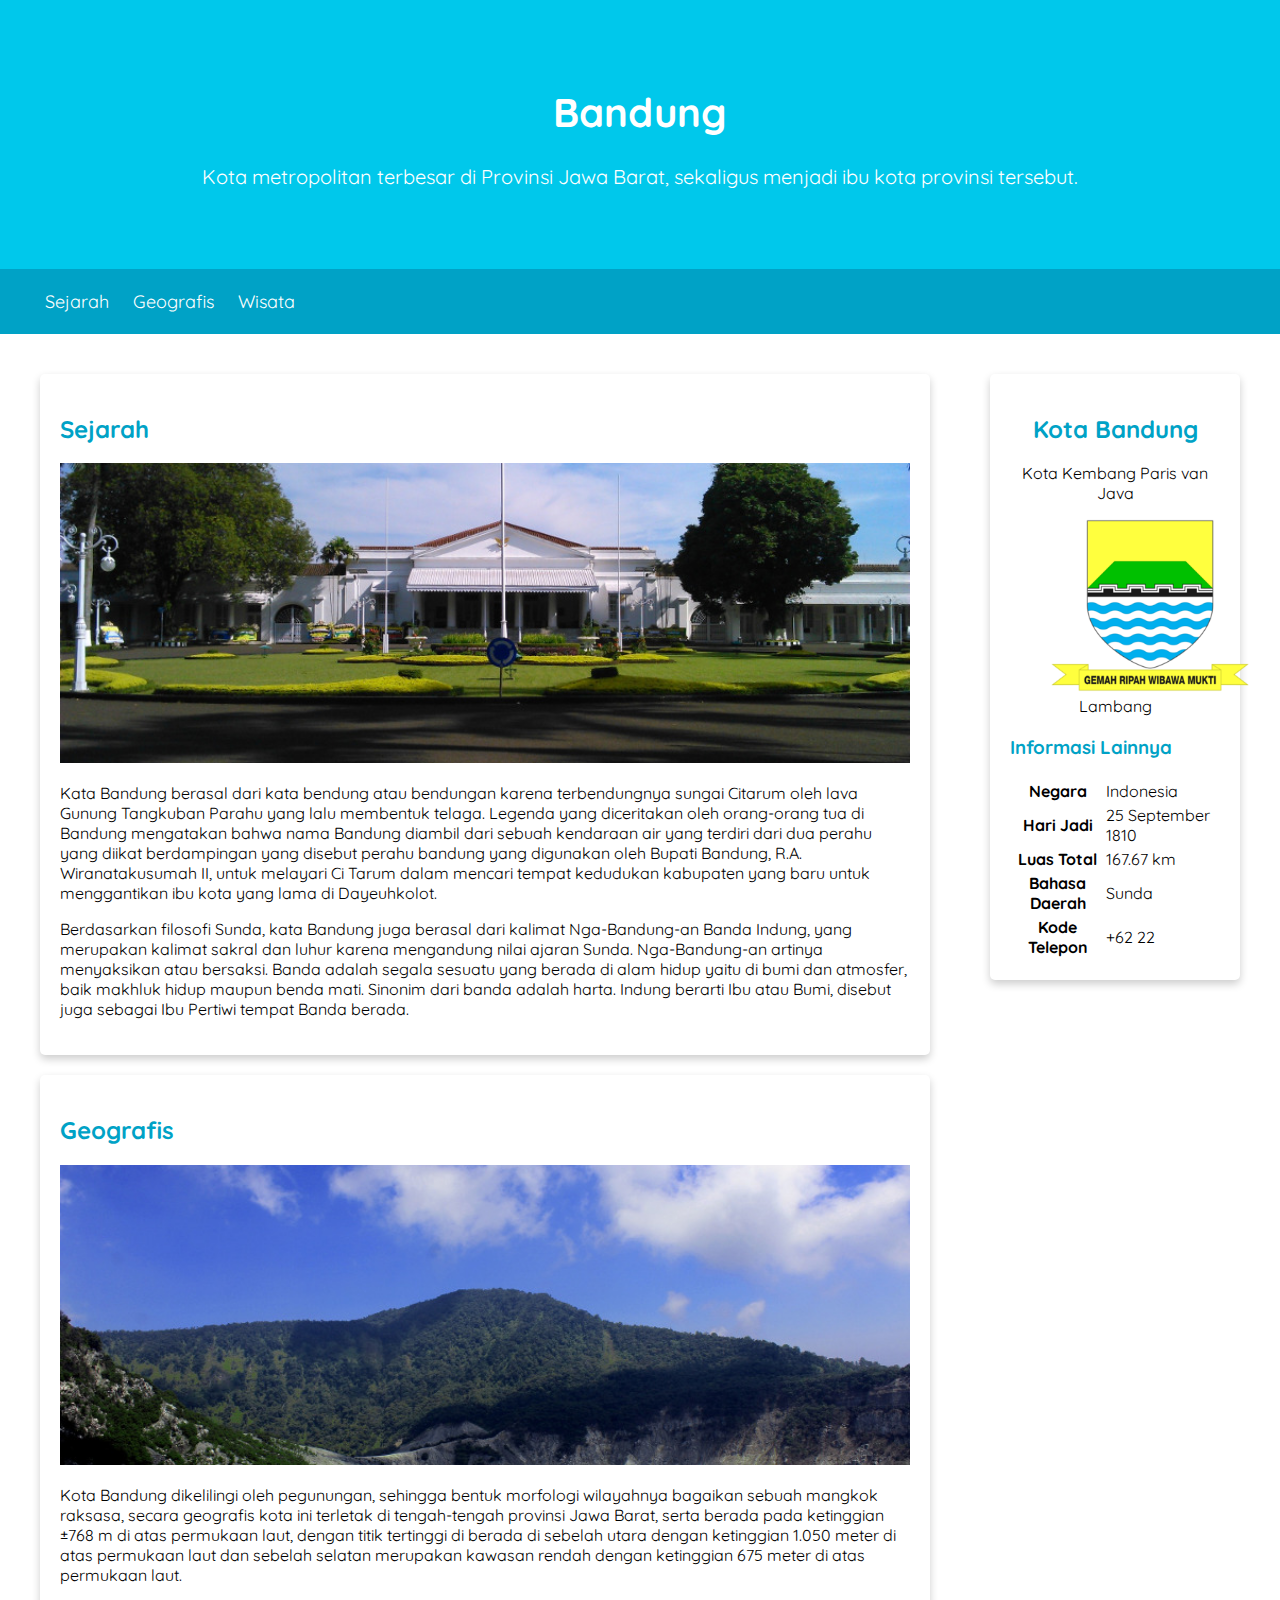
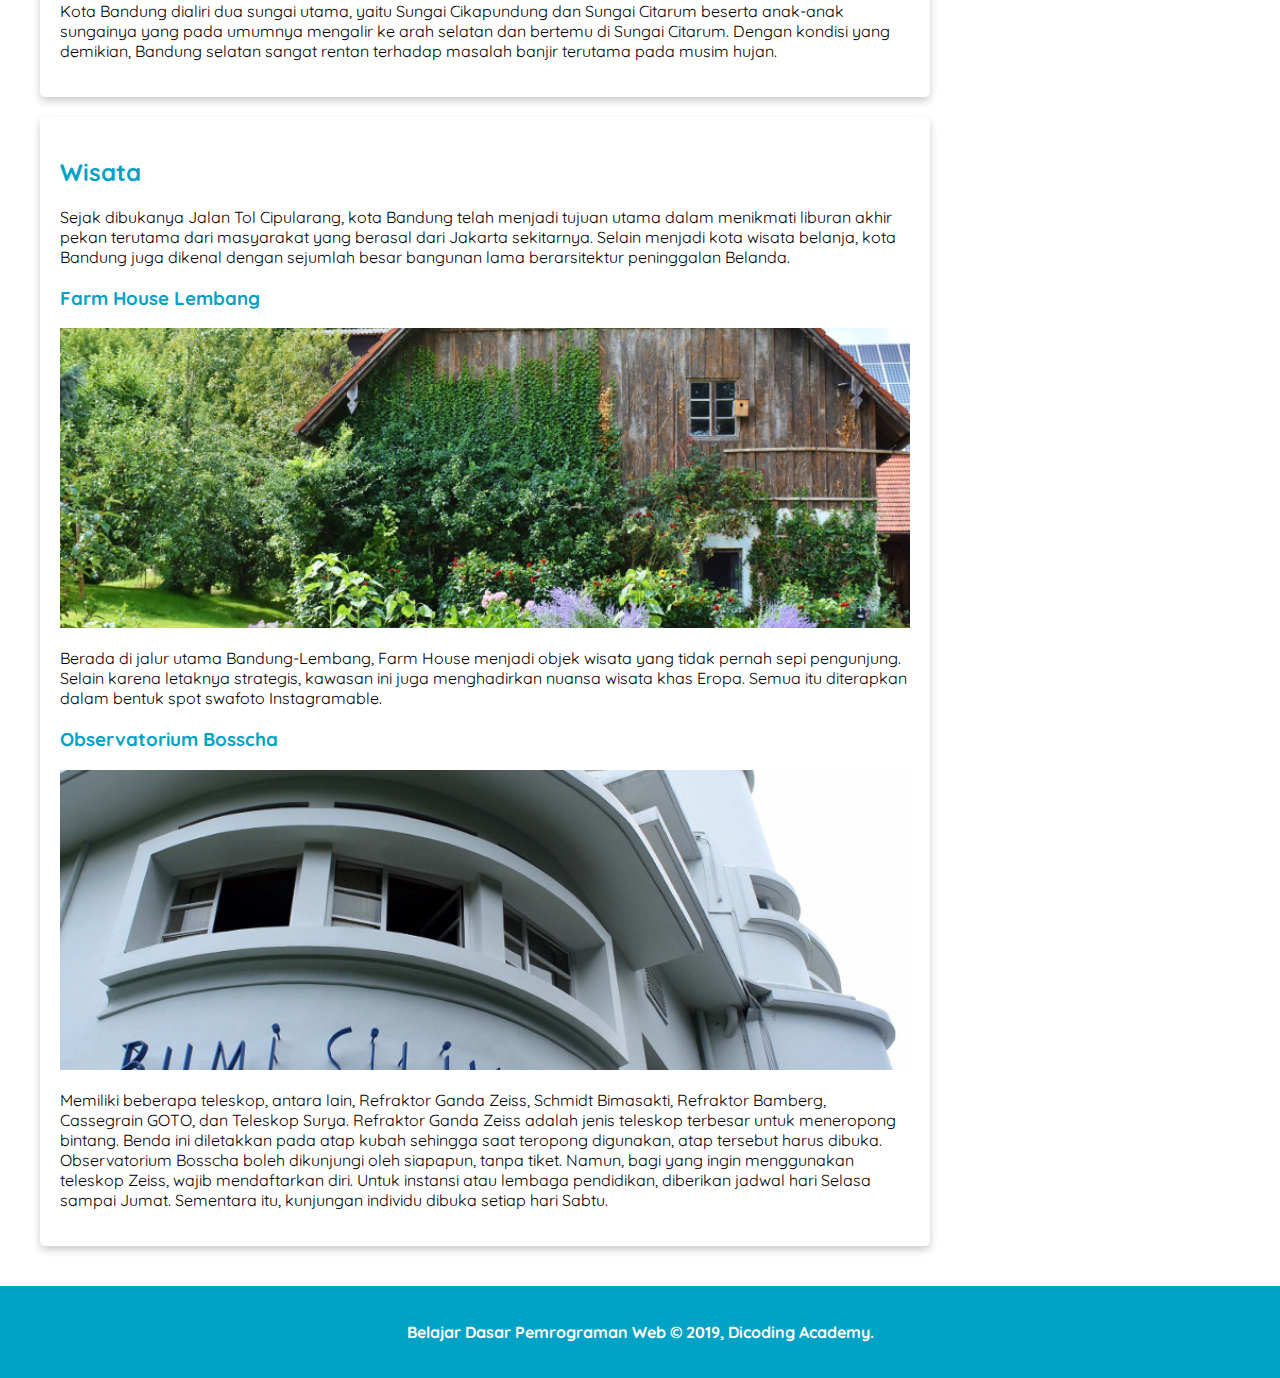
==== commit a4e3e61a: "bugfix: double class definitions" ====
--- a/index.html
+++ b/index.html
@@ -115,7 +115,7 @@
         </article>
     
       <aside>
-        <article class="card" class="profile">
+        <article class="profile card">
           <header>
             <h2>Kota Bandung</h2>
             <p>Kota Kembang Paris van Java</p>
--- a/assets/styles/style.css
+++ b/assets/styles/style.css
@@ -1,5 +1,12 @@
+* {
+    box-sizing: border-box;
+}
+
 body {
     font-family: 'Quicksand', sans-serif;
+
+    margin: 0;
+    padding: 0;
 }
 
 h2, h3 {
@@ -18,6 +25,7 @@
     font-size: 18px;
     font-weight: 400;
     text-decoration: none;
+    color: white;
 }
 
 nav a:hover {
@@ -54,3 +62,30 @@
     text-align: center;
     color: white;
 }
+
+nav li {
+    display: inline;
+    list-style-type: none;
+    margin-right: 20px;
+}
+
+nav {
+    background-color: #00a2c6;
+    padding: 5px;
+}
+
+main {
+    padding: 20px;
+    overflow: auto;
+}
+
+#content {
+    float: left;
+    width: 75%;
+}
+
+aside {
+    float: right;
+    width: 25%;
+    padding-left: 20px;
+}
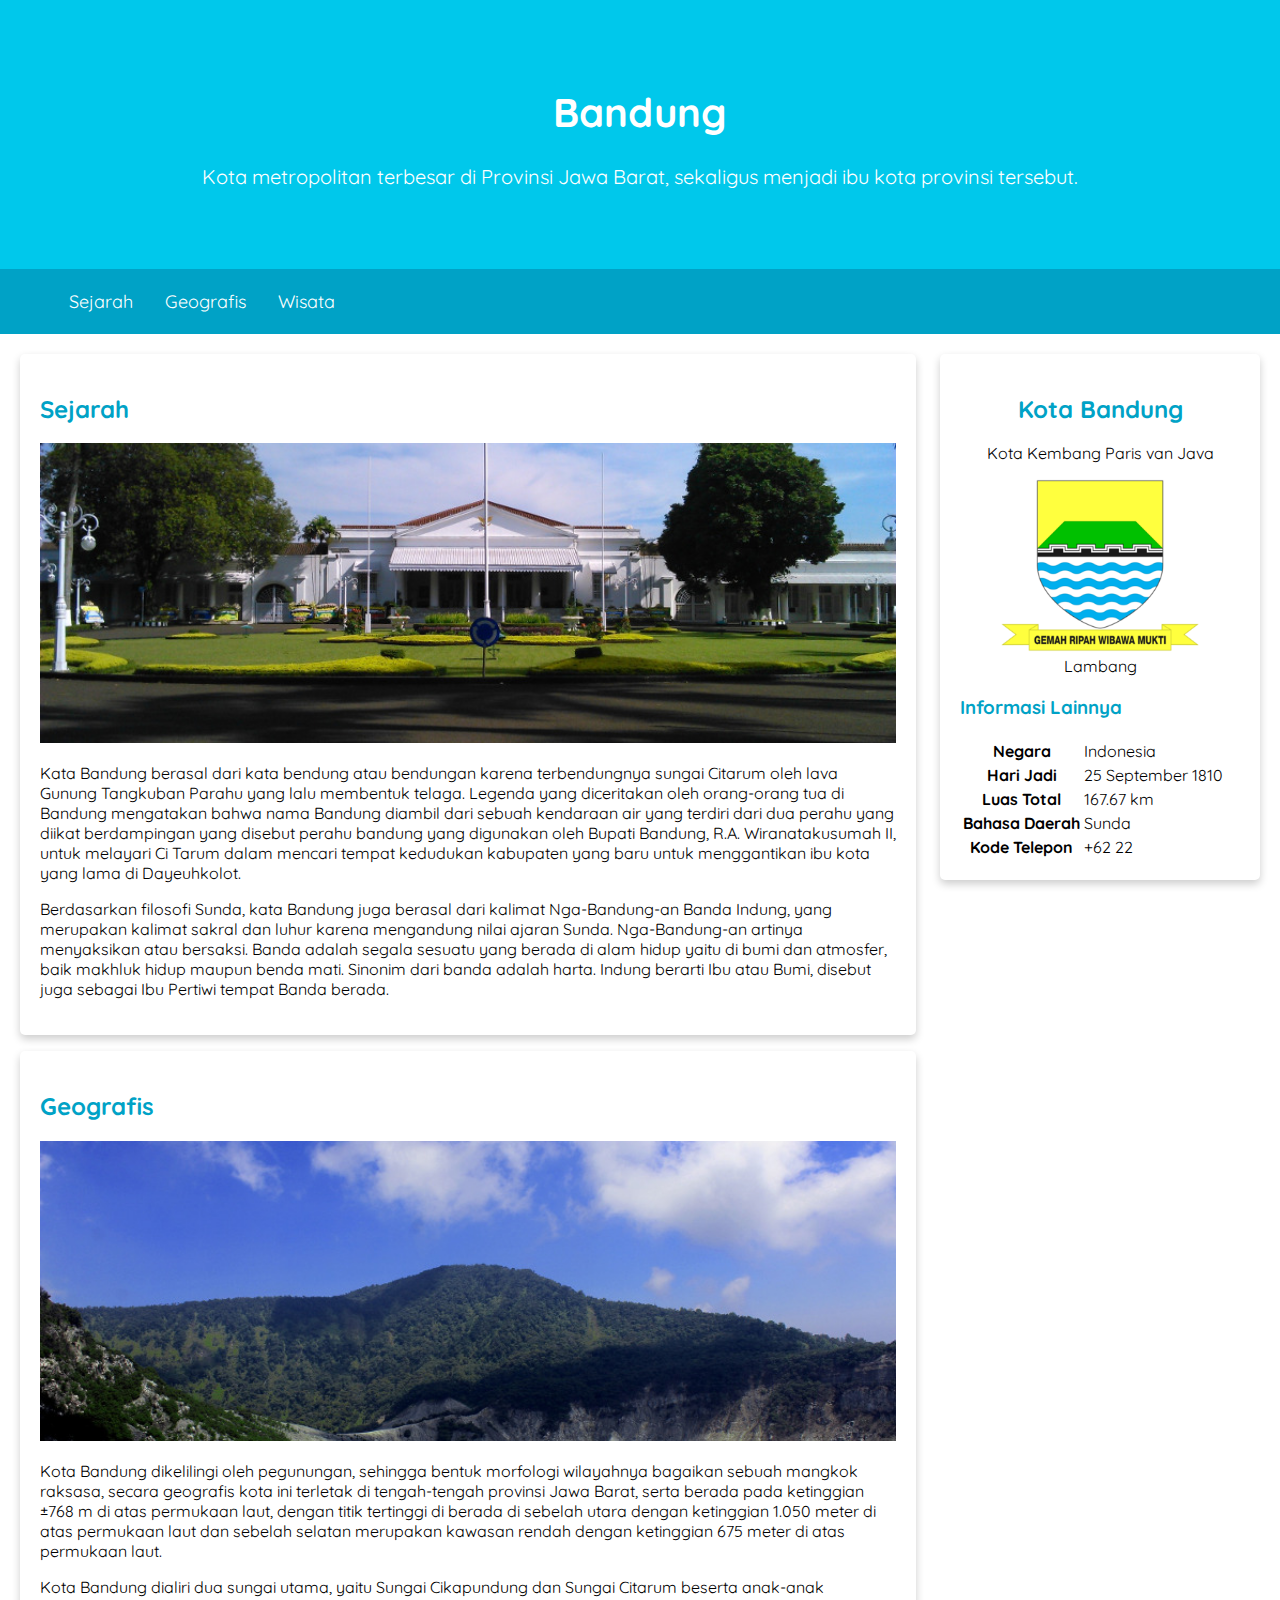
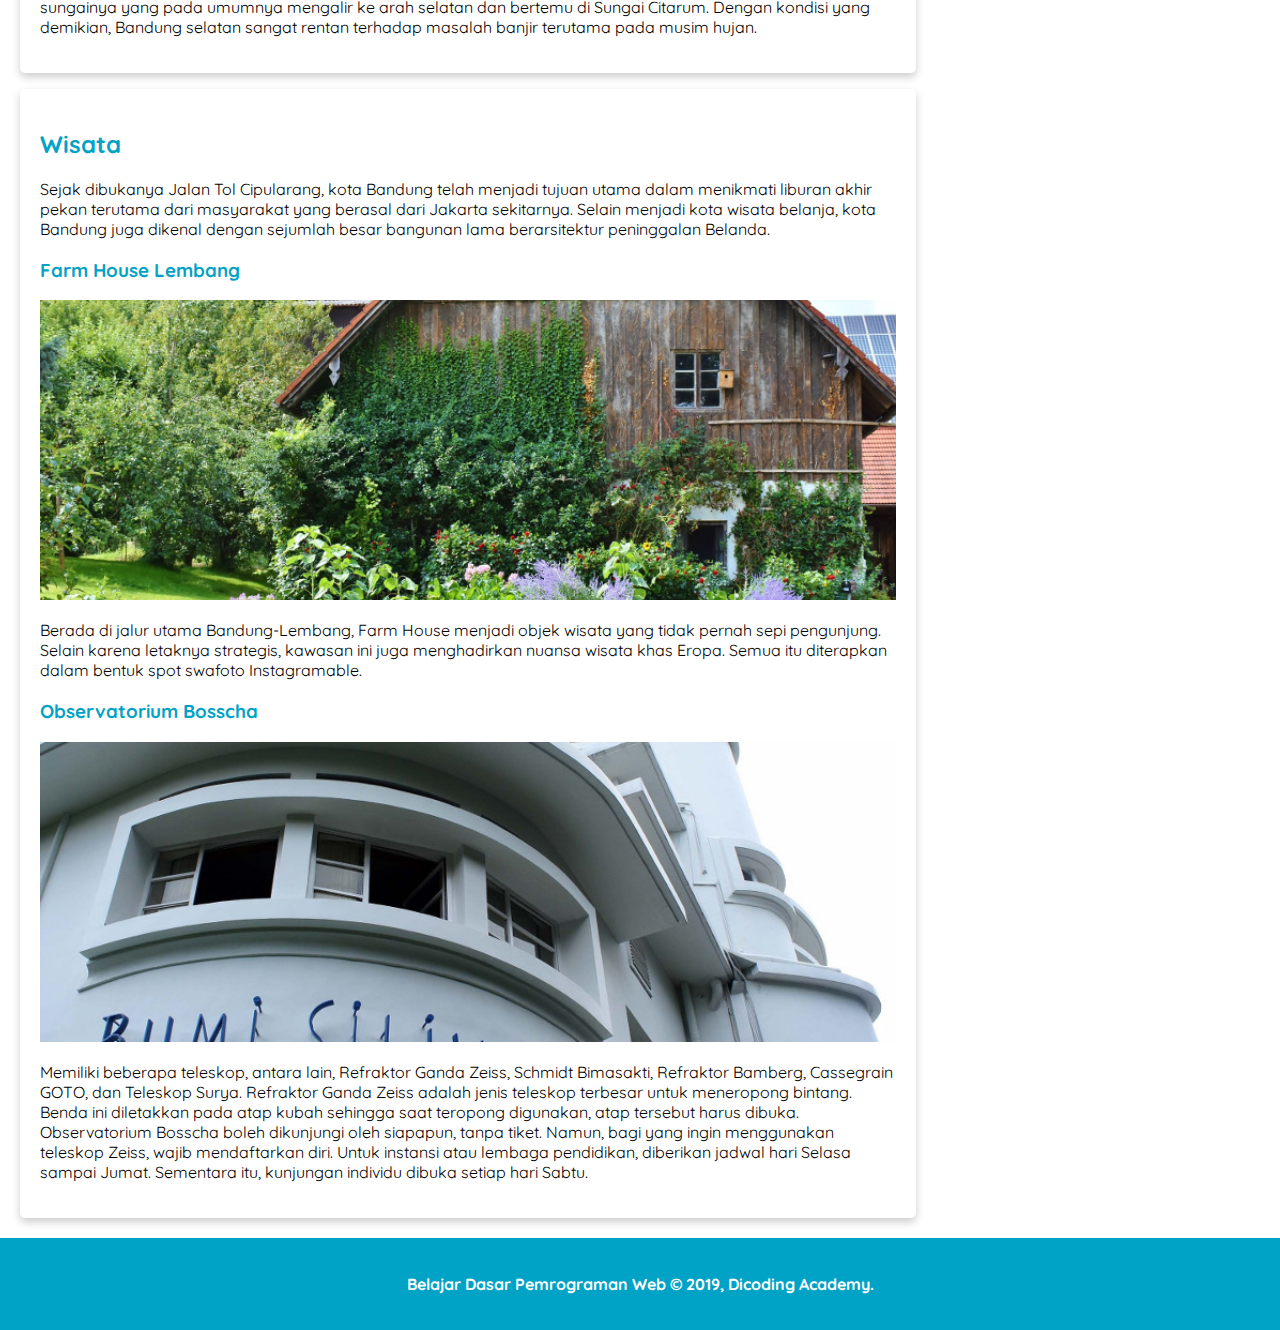
==== commit 5430b411: "bugfix: wrong closing tag" ====
--- a/index.html
+++ b/index.html
@@ -2,6 +2,7 @@
 <html>
   <head>
     <meta charset="utf-8" />
+    <meta name="viewport" content="width=device-width, initial-scale=1.0">
     <title>Halaman Profil Bandung</title>
     <link rel="stylesheet" href="assets/styles/style.css">
 
@@ -49,7 +50,7 @@
             digunakan oleh Bupati Bandung, R.A. Wiranatakusumah II, untuk melayari Ci Tarum dalam mencari
             tempat kedudukan kabupaten yang baru untuk menggantikan ibu kota yang lama di Dayeuhkolot.
           </p>
-        
+      
           <p>
             Berdasarkan filosofi Sunda, kata Bandung juga berasal dari kalimat Nga-Bandung-an Banda
             Indung, yang merupakan kalimat sakral dan luhur karena mengandung nilai ajaran Sunda.
@@ -70,7 +71,7 @@
             di sebelah utara dengan ketinggian 1.050 meter di atas permukaan laut dan sebelah selatan
             merupakan kawasan rendah dengan ketinggian 675 meter di atas permukaan laut.
           </p>
-        
+      
           <p>
             Kota Bandung dialiri dua sungai utama, yaitu Sungai Cikapundung dan Sungai Citarum beserta
             anak-anak sungainya yang pada umumnya mengalir ke arah selatan dan bertemu di Sungai Citarum.
@@ -87,7 +88,7 @@
             menjadi kota wisata belanja, kota Bandung juga dikenal dengan sejumlah besar bangunan lama
             berarsitektur peninggalan Belanda.
           </p>
-        
+      
           <section>
             <h3>Farm House Lembang</h3>
             <img class="featured-image" src="assets/image/farm-house.jpg" alt="Farm House Lembang">
@@ -97,7 +98,7 @@
               Eropa. Semua itu diterapkan dalam bentuk spot swafoto Instagramable.
             </p>
           </section>
-          
+      
           <section>
             <h3>Observatorium Bosscha</h3>
             <img class="featured-image" src="assets/image/bosscha.jpg" alt="Observatorium Bosscha">
@@ -111,8 +112,8 @@
               kunjungan individu dibuka setiap hari Sabtu.
             </p>
           </section>
-          </div>
         </article>
+      </div>
     
       <aside>
         <article class="profile card">
--- a/assets/styles/style.css
+++ b/assets/styles/style.css
@@ -52,7 +52,6 @@
     border-radius: 5px;
 
     padding: 20px;
-    margin: 20px;
 }
 
 .jumbotron {
@@ -63,29 +62,63 @@
     color: white;
 }
 
+nav ul {
+    padding-inline: 4rem;
+    display: flex;
+    gap: 2rem;
+}
+
 nav li {
-    display: inline;
     list-style-type: none;
-    margin-right: 20px;
 }
 
 nav {
     background-color: #00a2c6;
     padding: 5px;
+
+    position: sticky;
+    top: 0;
 }
 
 main {
     padding: 20px;
-    overflow: auto;
+    
+    display: flex;
+    gap: 1.5rem;
 }
 
 #content {
-    float: left;
-    width: 75%;
+    flex: 5;
+
+    display: flex;
+    flex-flow: column nowrap;
+    gap: 1rem 2rem;
 }
 
 aside {
-    float: right;
-    width: 25%;
-    padding-left: 20px;
+    flex: 1;
 }
+
+header {
+    display: inline;
+}
+
+@media screen and (max-width: 1200px) {
+    main {
+        flex-flow: column nowrap;
+    }
+
+    main aside {
+        align-self: center;
+    }
+}
+
+@media screen and (max-width: 768px) {
+    nav ul {
+        justify-content: center;
+    }
+
+    main aside {
+        align-self: stretch;
+    }
+}
